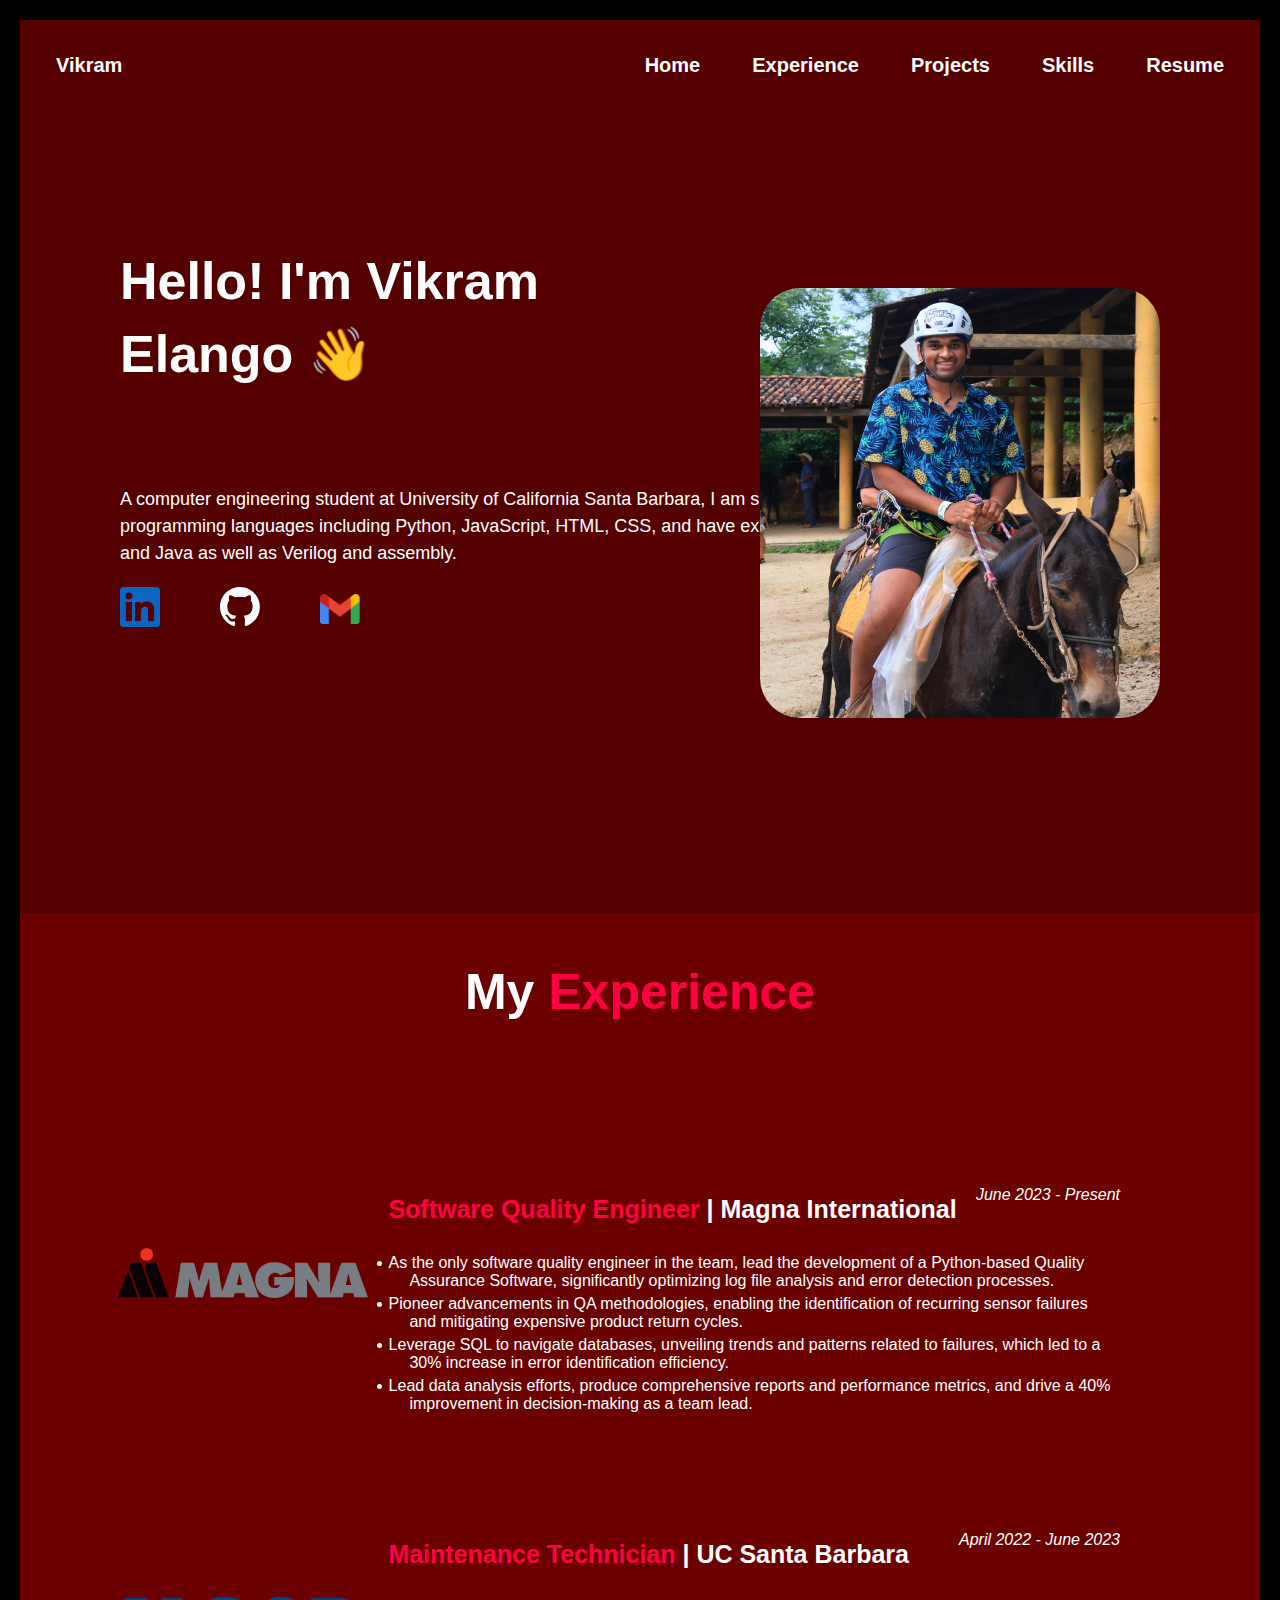
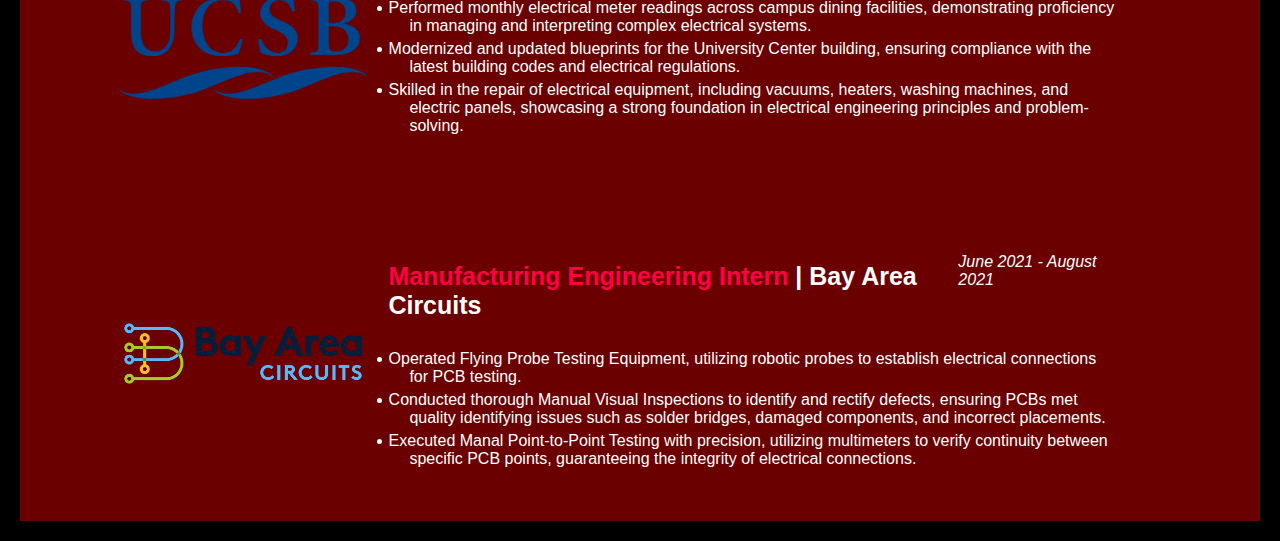
==== index.html @ ca21ba65 "updated html" ====
<!DOCTYPE html>
<html>
<head>

  <meta name="viewport" content="width=device-width, initial-scale=1.0">    
        <title>Vikram Elango</title>
        <link rel="shortcut icon" href="images/vikramfavicon.png">




        <link rel="stylesheet" href='styles.css'>
    
    
</head>
<body>

    <nav class="navbar">
        <a href="/" class="logo-link">Vikram</a>
        <div class="nav-links">
            <a href="/" class="nav-item" target="_blank">Home</a>
            <a href="/" class="nav-item">Experience</a> 
            <a href="/" class="nav-item" target="_blank">Projects</a>
            <a href="/" class="nav-item" target="_blank">Skills</a>
            <a href="/resume/VIKRAM_ELANGO_RESUME.pdf" class="nav-item" target="_blank">Resume</a>
        </div>
        
    </nav>


    <div id="home" class="homepage">

        
        <div class="body">
            <div class="body-center">
                <div class="introduction">
                    <div>
                        <p class="name">Hello! I'm Vikram Elango 👋</p>
                    </div>
                    <div class="position" id="animatedText"></div>
                    <div class="Intro">A computer engineering student at University of California Santa Barbara, I am skilled in various programming languages including Python, JavaScript, HTML, CSS, and have exposure to C++/C and Java as well as Verilog and assembly.</div>
                    <div class="icons">
                        <div >
                            <a href="https://www.linkedin.com/in/vikram-elango/" target="_blank"><img class="linkedin" src="logos/In-Blue-128.png" ></a>
                        </div>
                        <div > 
                            <a href="https://github.com/vikram-elango" target="_blank"><img class="github" src="logos/github-mark-white.svg"></a>

                        </div>
                        <div >
                            <a href="https://app.forta.network/alerts" target="_blank"><img class="email" src="logos/Gmail_Logo_128px.png"></a>
                        </div>

                    </div>
                </div>
                <div >
                    <img class="picture" src="images/vik.jpeg">
        
            </div>
            </div>





        </div>
    </div>

    <div id='second' class="journey">
      <div class="body">
        <div class="body-center-2">
          <div class="second-title">My <span class="red-text">Experience</span></div>
          <div class="container">
          <div class="left-container">
          <div class="item-2">
            <img class="exp-logo" src="logos/logos/MGA_BIG.png">
       
            </div>
            <div class="item-2">
              <img id="ucsblogo" class="exp-logo" src="logos/logos/ucsblogoo.png">

             
            </div>
          <div class="item-2">
            <img class="exp-logo" src="logos/logos/BAC-FullPrimary-FullColor.png">


            </div>

          </div>
          <div class="right-container">
            <div class="item item-1">
                <div class="title-date">
                  
                <p class="experience-title"> <span class="red-text">Software Quality Engineer </span>| Magna International</p>
                <p class="experience-date"><span></span> June 2023 - Present</p>
                </div>
                
                <li>As the only software quality engineer in the team, lead the development of a Python-based Quality Assurance Software, significantly optimizing log file analysis and error detection processes.</li>
                <li>Pioneer advancements in QA methodologies, enabling the identification of recurring sensor failures and mitigating expensive product return cycles.</li>
                <li>Leverage SQL to navigate databases, unveiling trends and patterns related to failures, which led to a 30% increase in error identification efficiency.</li>
                <li>Lead data analysis efforts, produce comprehensive reports and performance metrics, and drive a 40% improvement in decision-making as a team lead.</li>          
              </div>
              <div class="item item-1">
                <div class="title-date">
                  
                  <p class="experience-title"> <span class="red-text">Maintenance Technician </span>| UC Santa Barbara</p>
                  <p class="experience-date"> April 2022 - June 2023</p>
                  </div>
                <li>Performed monthly electrical meter readings across campus dining facilities, demonstrating proficiency in managing and interpreting complex electrical systems.</li>
                <li>Modernized and updated blueprints for the University Center building, ensuring compliance with the latest building codes and electrical regulations.
                </li>
                <li>Skilled in the repair of electrical equipment, including vacuums, heaters, washing machines, and electric panels, showcasing a strong foundation in electrical engineering principles and problem-solving.
                </li>
              </div>
            <div class="item item-1">
              <div class="title-date">
                  
                <p class="experience-title"><span class="red-text">Manufacturing Engineering Intern </span>| Bay Area Circuits</p>
                <p class="experience-date"> June 2021 - August 2021</p>
                </div>
                <li>Operated Flying Probe Testing Equipment, utilizing robotic probes to establish electrical connections for PCB testing.</li>
                <li>Conducted thorough Manual Visual Inspections to identify and rectify defects, ensuring PCBs met quality identifying issues such as solder bridges, damaged components, and incorrect placements.</li>
                <li>Executed Manal Point-to-Point Testing with precision, utilizing multimeters to verify continuity between specific PCB points, guaranteeing the integrity of electrical connections.</li>
              </div>
  
            </div>
        
        </div>
        </div>




      </div>
    </div>


    </div>


    <script>
        const phrases = [
          'Software Engineer at Magna International',
          'Computer Engineering Student at UC Santa Barbara'
        ];
        const typingDelay = 50;
        const erasingDelay = 50;
        const newPhraseDelay = 1500; 
        let phraseIndex = 0;
        let letterIndex = 0;
        let currentPhrase = [];
        let isErasing = false;
      
        function typePhrase() {
          const animatedText = document.getElementById('animatedText');
          if (isErasing) {
            if (letterIndex > 0) {
              currentPhrase.pop();
              letterIndex--;
              animatedText.textContent = currentPhrase.join('');
              setTimeout(typePhrase, erasingDelay);
            } else {
              isErasing = false;
              phraseIndex = (phraseIndex + 1) % phrases.length;
              setTimeout(typePhrase, typingDelay);
            }
          } else {
            if (letterIndex < phrases[phraseIndex].length) {
              currentPhrase.push(phrases[phraseIndex][letterIndex]);
              letterIndex++;
              animatedText.textContent = currentPhrase.join('');
              setTimeout(typePhrase, typingDelay);
            } else {
              isErasing = true;
              setTimeout(typePhrase, newPhraseDelay);
            }
          }
        }
      
        window.onload = () => {
          setTimeout(typePhrase, newPhraseDelay);
        };
      </script>
      
    
</body>
</html>
---- styles.css ----
body {
    font-family: 'Arial', sans-serif;
    background: #000; 
    color: #fff; 
    margin: 0;
    padding: 20px;
    text-align: center; 
}

.navbar {
    background: #540000; 
    color: #fff; 
    display: flex;
    align-items: center;
    justify-content: space-between;
    padding: 10px 20px; 
}

.logo-link {
    display: inline-block; 
}

.logo-img {
    height: 30px;
}

.nav-links {
    align-items: center;
    gap: 20px; 
    display: flex;
    justify-content: space-around;
    padding: 10px 0;
}

.nav-item {
    font-size: 20px; 
    font-weight: bold; 
    color: white; 
    text-decoration: none;
    padding: 5px 10px;
}


.nav-item:hover {

    border-radius: 5px; 
    color: #ff0043;
    
}

.logo-link{
    font-size: 20px;
    font-weight: bold; 
    color: white; 
    text-decoration: none; 
    padding: 5px 10px;

}

@media (max-width: 768px) {
    body {
        font-size: 14px; 
    }
  
    .navbar {
        padding: 5px 10px; 
    }
  
  }
  
  
  .button-hover{
    color: hsla(252.15686274509804, 100.00%, 70.00%, 1.00);
    transition: all 0.3s ease;
  
  }
  
  .button-hover:hover{
    color:white;
    transition: all 0.3s ease;
  
  }
  
  
  
  
  .navbar a {
    display: inline-block;
    text-align: center;
    padding: 14px 16px;
    text-decoration: none;
    font-size: 20px;
  
    transition: background-color 0.5s, backdrop-filter 0.5s; 
  }
  
  .homepage {
    background: #540000;
    margin-top: -18px;
  }
  
  .download {
    background-color: hsla(252.15686274509804, 100.00%, 70.00%, 1.00);
    color: black;
    border: none;
    border-radius: 10px;
    padding: 8px;
    transition: background-color 0.3s, color 0.3s; 
    color: white;
  
  }
  
  .download:hover {
    background-color: white;
    color: black;
  }
  
  .picture {
    height: 430px;
    display: block;
    border-radius: 40px;
  }
  .body {
    display: flex;
    flex-direction: column;
  }
  
  .image {
    min-width: 0;
    height: 80vh;
    padding-top: 100px;
  }
  
  .name {
    font-size: 52px;
    font-style: normal;
    font-weight: 700;
    line-height: 1.4;
    text-align: left;
    color: white;
    margin-left: 100px;
    margin-bottom: 5px;
  }
  .position{
    font-size: 35px;
    font-weight: bold;
    text-align: left;
    width: 1000px;
    color:#ff0043;
    line-height: 1.4;
    margin-bottom: 40px;
    margin-left: 100px;
    margin-top: 0;
  
  }
  
  .Intro {
    padding-right: 100px;
    line-height: 1.5;
    text-align: left;
    font-size: 18px;
    margin-left: 100px;
    width: 800px;
  
  
  }
  .body-center{
    display: flex;
    flex-direction: row;
    align-items: center;
    
  }
  .picture{
    flex-shrink: 0;
    margin-left: 200px;
    width: 400px;
    margin-right: 100px;
  }
  .introduction {
    flex: 1;
    min-width: 0;
    height: 80vh;
    color: white;
    padding-top: 100px;
    line-height: 100px;
  
  }
  
  
  
  
  
  .github{
    width: 40px;
    padding-top: 20px;
    margin-left: 60px;
    margin-right: 60px;
    
  }
  .email{
    width: 40px;
  }
  
  .linkedin{
    width: 40px;
    padding-top: 20px;
  
  }
  
  .icons{
    display: flex;
    flex-direction: row;
    align-items: center;
    justify-content: left;
    padding-left: 100px;
  
  }


  #animatedText {
    height: 50px; 
    display: flex;
    align-items: left; 
    justify-content: left;
}
/* end of first page */
/* second page  */
li {
  text-indent: -1.3em;
  padding-left: 1em;
  margin: 5px;
}
.body-center-2{
  background-color: #6A0000;
}

.second-title{
  margin: 50px;
  font-size: 50px;
  font-weight: bold;
}

.container{
  width: 80%;
  height: 1000px;
  margin: 0 auto;
  border-color: white;
  display: flex;
  margin-top: 100px;
}
.item {
  width: auto;

  height: auto;

  padding: 1em;
  font-weight: 100;
  color: var(--clr-light);
  text-align: left;
  border-color: #ff0043;
  border-radius: 10px;
  align-items: center;
  justify-content: center;
}

.item-2{

  height: auto;

  padding: 1em;
  font-weight: 100;
  color: var(--clr-light);
  text-align: left;
  align-items: center;
  justify-content: center;
}



.right-container{
  display: flex;
  flex-direction: column;
  width: 80%;
  height: 100%;
  align-items: center;
  justify-content: space-around;
}

.left-container{
  display: flex;
  flex-direction: column;
  width: 20%;
  height: 100%;
  align-items: center;
  justify-content: space-around;
  margin-right: 30px;
}

.title-date{
  display: flex;
  flex-direction: row;
  justify-content: space-between;
}

.experience-title{
  font-size: 25px;
  font-weight: bold;

}

.experience-date{
  font-style: italic;
}

.red-text{
  color: #ff0043;
}


.exp-logo{
  width: 250px;
  height: auto;
}

#ucsblogo {
  position: relative; 
  top: 40px; 
}

@media (max-width: 768px) {
  body {
      font-size: 14px;
  }
  .navbar {
      padding: 5px 10px;
  }
  
}

@media only screen and (max-width: 600px) {
  .navbar .nav-links {
      flex-direction: column;
      padding: 0;
  }

  .nav-item {
      font-size: 16px;
      padding: 8px;
  }

  .name, .position, .Intro {
      font-size: 16px;
      margin-left: 10px;
      margin-right: 10px;
  }

  .body-center {
      flex-direction: column;
  }

  .picture {
      width: 90%;
      margin: 0 auto;
  }

  .container {
      flex-direction: column;
      width: 100%;
  }

  .left-container, .right-container {
      width: 100%;
  }

  .exp-logo {
      width: 80%;
      margin: 0 auto;
  }

  .item, .item-1, .item-2 {
      text-align: center;
  }
}
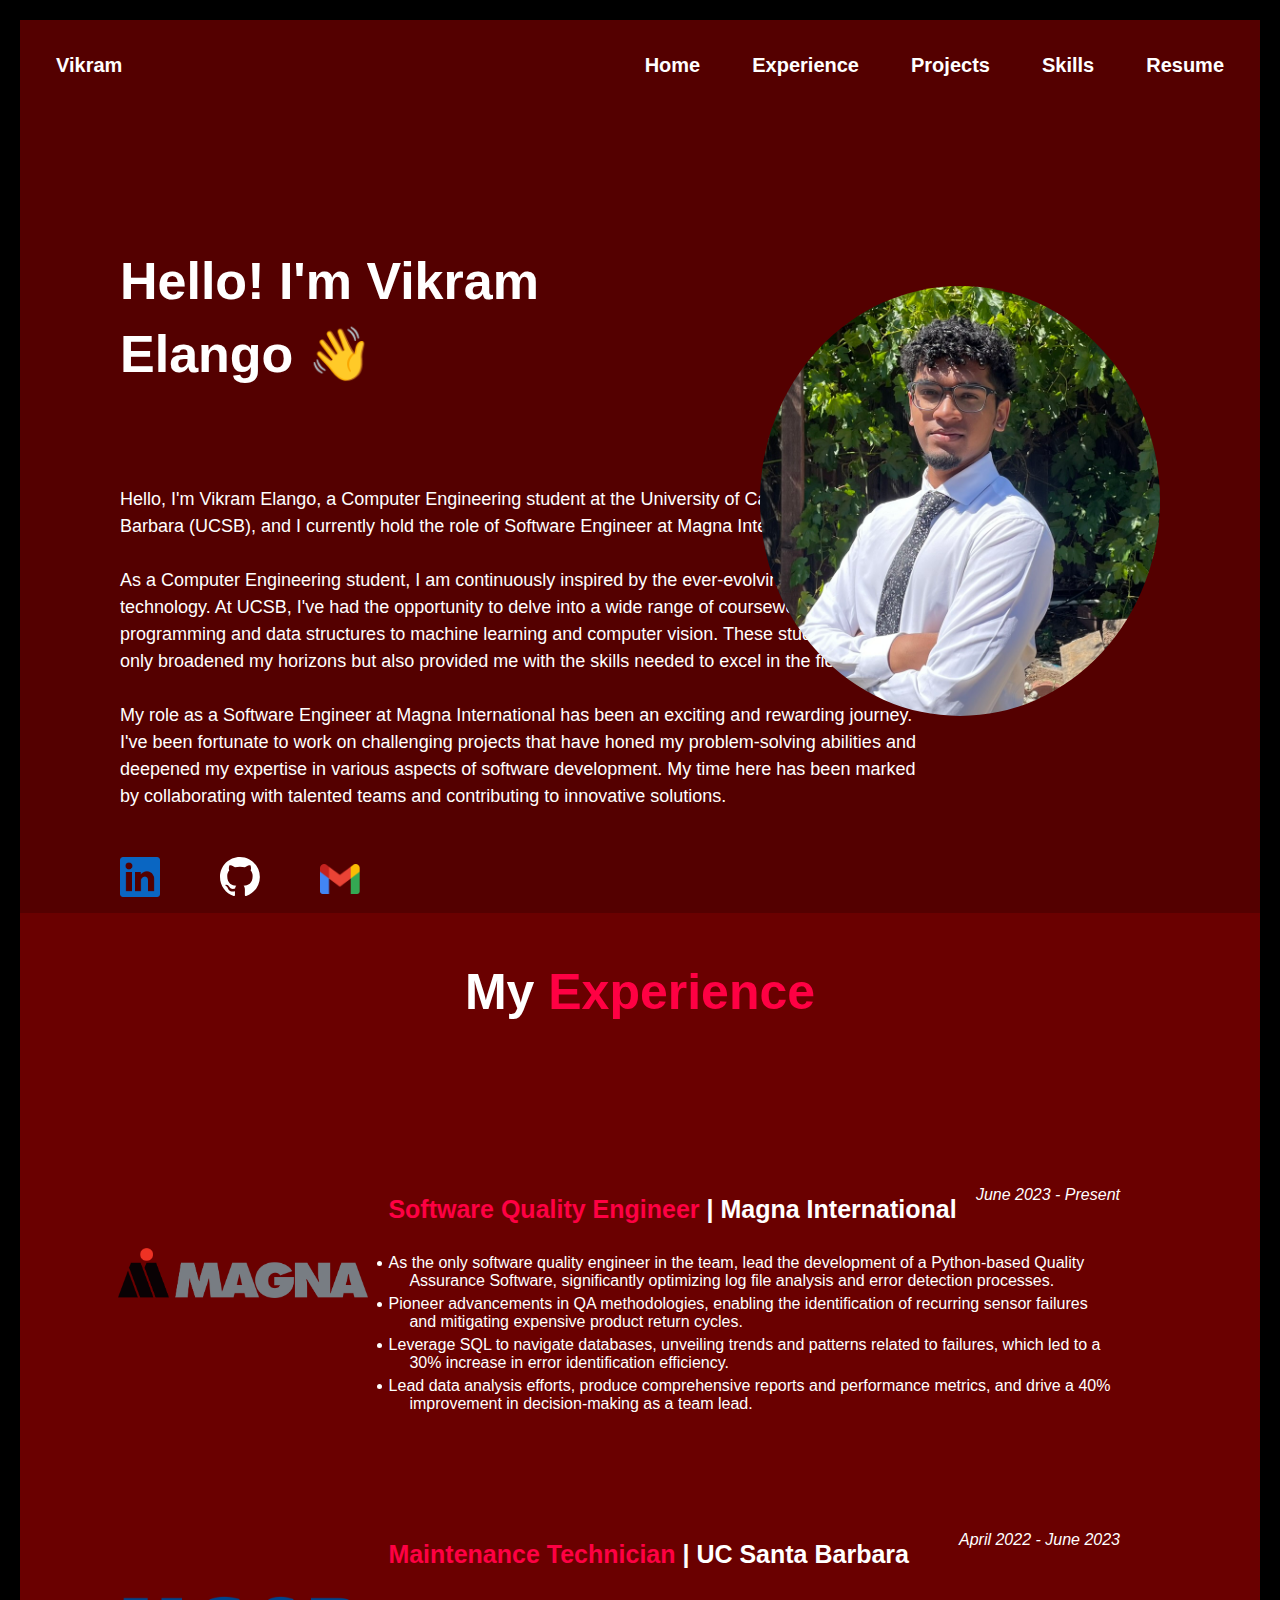
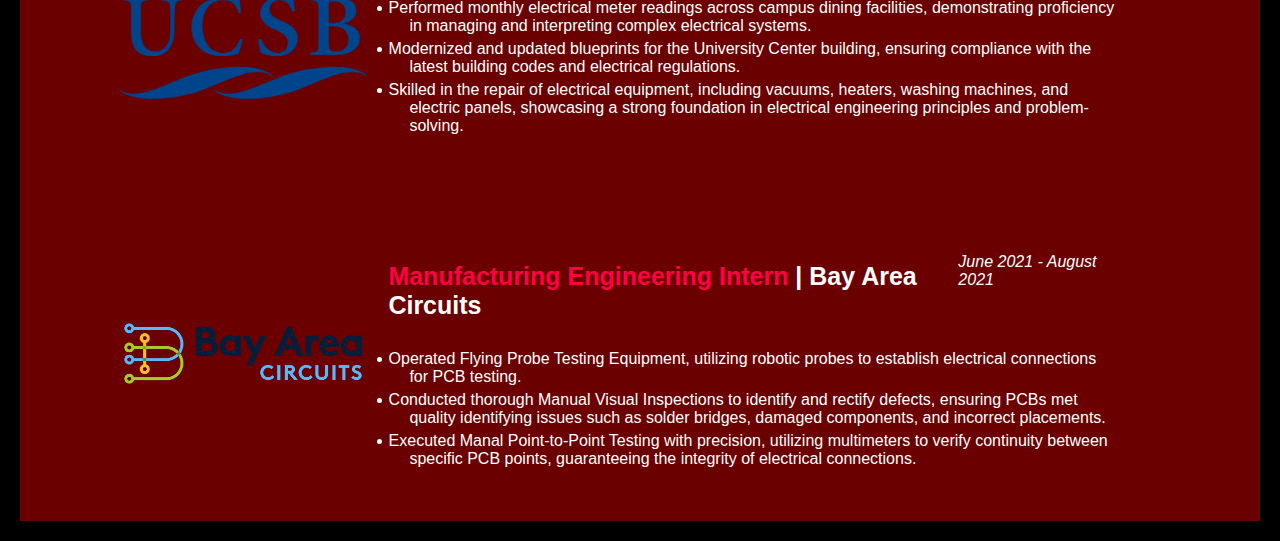
==== commit f639aa77: "minor updates" ====
--- a/index.html
+++ b/index.html
@@ -18,10 +18,10 @@
     <nav class="navbar">
         <a href="/" class="logo-link">Vikram</a>
         <div class="nav-links">
-            <a href="/" class="nav-item" target="_blank">Home</a>
-            <a href="/" class="nav-item">Experience</a> 
-            <a href="/" class="nav-item" target="_blank">Projects</a>
-            <a href="/" class="nav-item" target="_blank">Skills</a>
+            <a href="/Personal-Website" class="nav-item">Home</a>
+            <a href="/Personal-Website" class="nav-item">Experience</a> 
+            <a href="/Personal-Website" class="nav-item">Projects</a>
+            <a href="/Personal-Website" class="nav-item">Skills</a>
             <a href="/resume/VIKRAM_ELANGO_RESUME.pdf" class="nav-item" target="_blank">Resume</a>
         </div>
         
@@ -38,7 +38,22 @@
                         <p class="name">Hello! I'm Vikram Elango 👋</p>
                     </div>
                     <div class="position" id="animatedText"></div>
-                    <div class="Intro">A computer engineering student at University of California Santa Barbara, I am skilled in various programming languages including Python, JavaScript, HTML, CSS, and have exposure to C++/C and Java as well as Verilog and assembly.</div>
+                    <div class="Intro">
+                      <div>Hello, I'm Vikram Elango, a Computer Engineering student at the University of California, Santa Barbara (UCSB), and I currently hold the role of Software Engineer at Magna International. </div>
+                      <br>
+                      <div>
+                      
+                      As a Computer Engineering student, I am continuously inspired by the ever-evolving world of technology. At UCSB, I've had the opportunity to delve into a wide range of coursework, from Java programming and data structures to machine learning and computer vision. These studies have not only broadened my horizons but also provided me with the skills needed to excel in the field.
+                    </div>
+                    <br>
+                    <div>
+                      My role as a Software Engineer at Magna International has been an exciting and rewarding journey. I've been fortunate to work on challenging projects that have honed my problem-solving abilities and deepened my expertise in various aspects of software development. My time here has been marked by collaborating with talented teams and contributing to innovative solutions.
+
+                    </div>
+                    <br>
+                      
+                      
+                 </div>
                     <div class="icons">
                         <div >
                             <a href="https://www.linkedin.com/in/vikram-elango/" target="_blank"><img class="linkedin" src="logos/In-Blue-128.png" ></a>
--- a/styles.css
+++ b/styles.css
@@ -117,8 +117,9 @@
   
   .picture {
     height: 430px;
-    display: block;
-    border-radius: 40px;
+    height: 430px; /* Make sure the height is equal to the width for a circle */
+    border-radius: 50%; /* This makes the image circular */
+    object-fit: cover;
   }
   .body {
     display: flex;
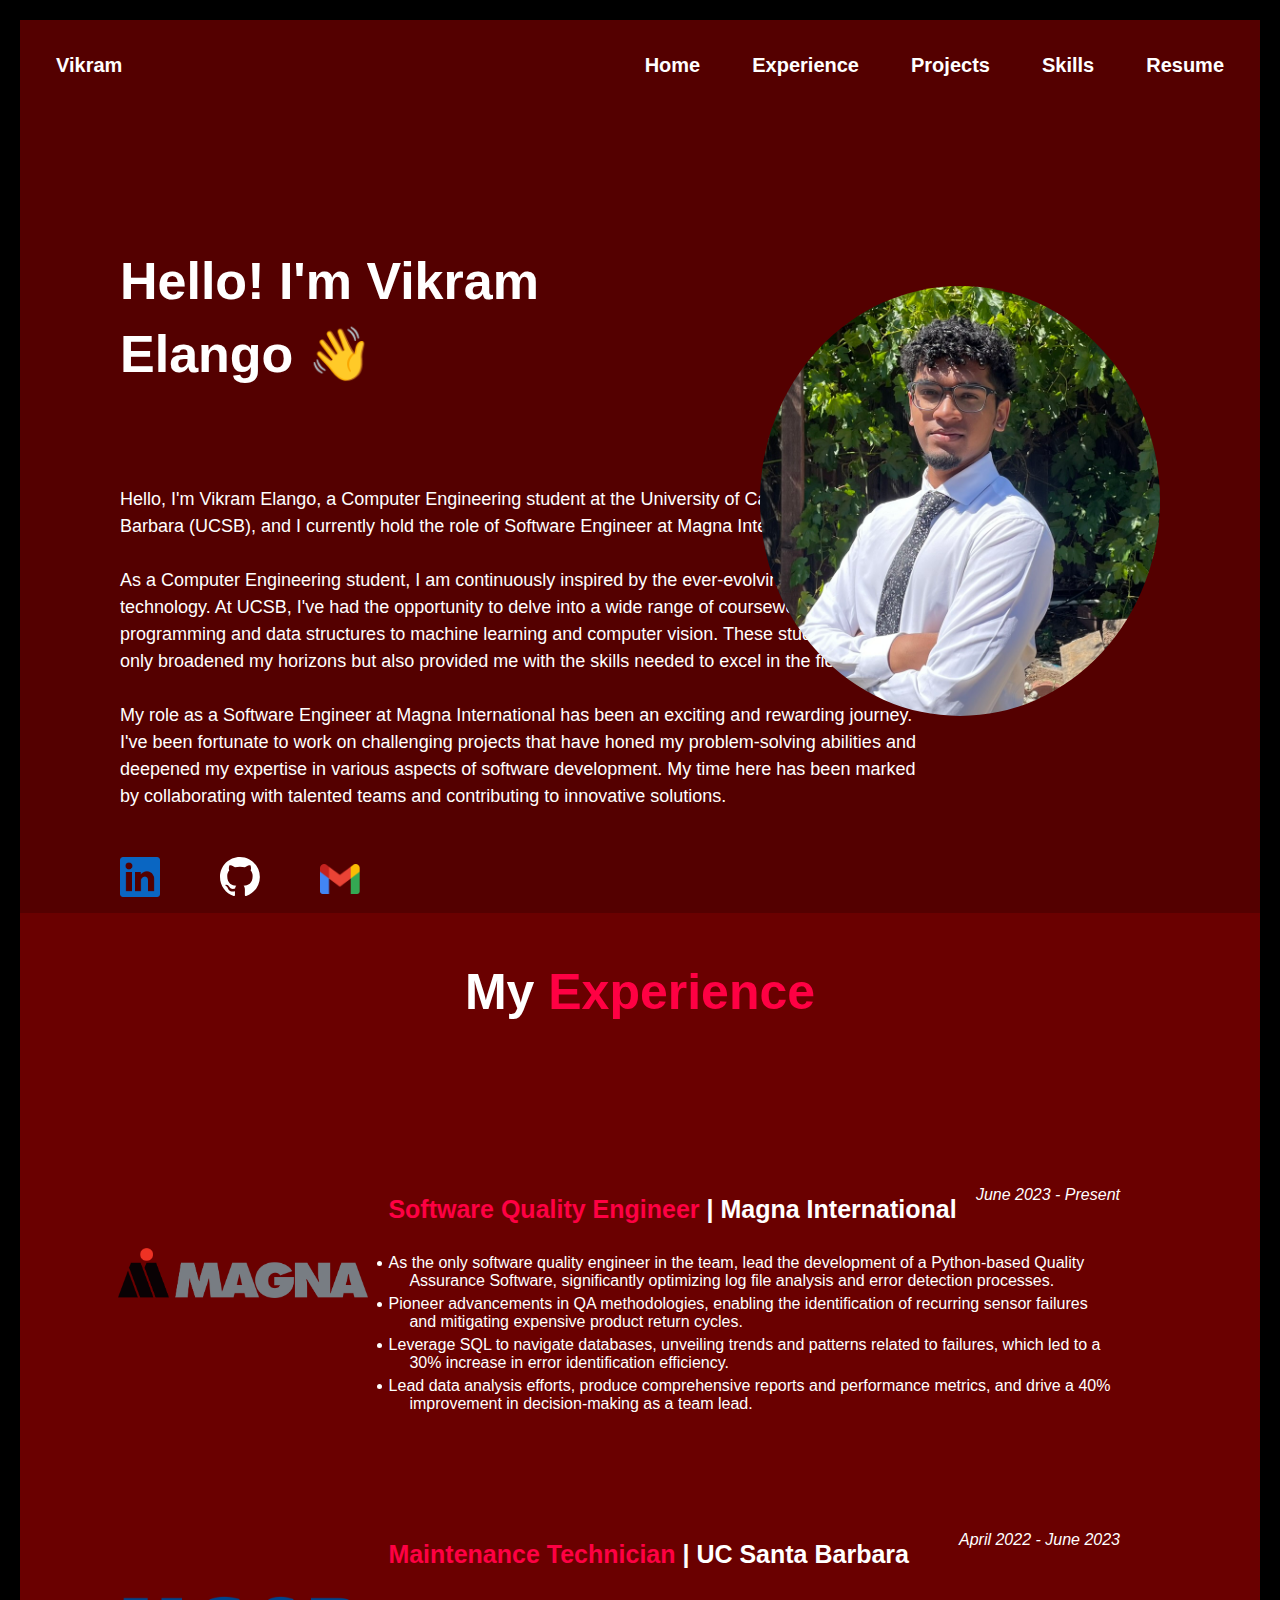
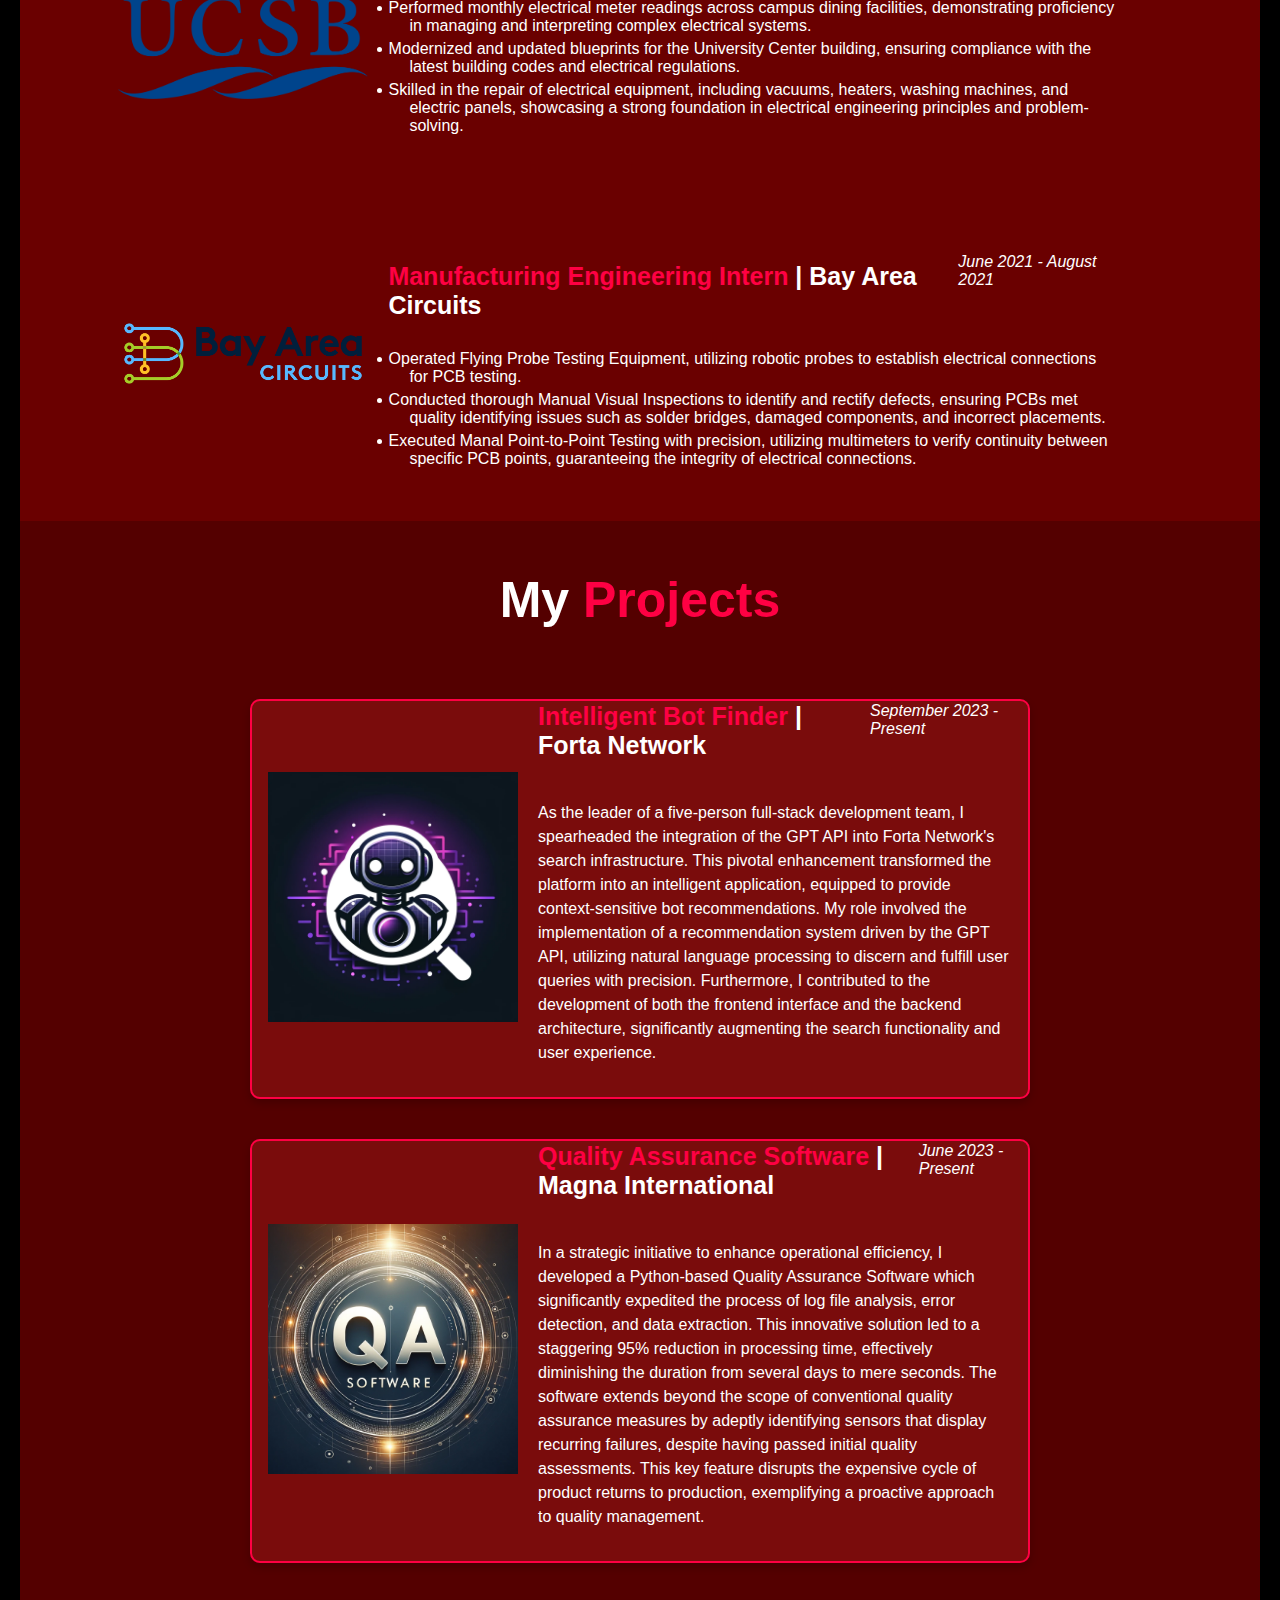
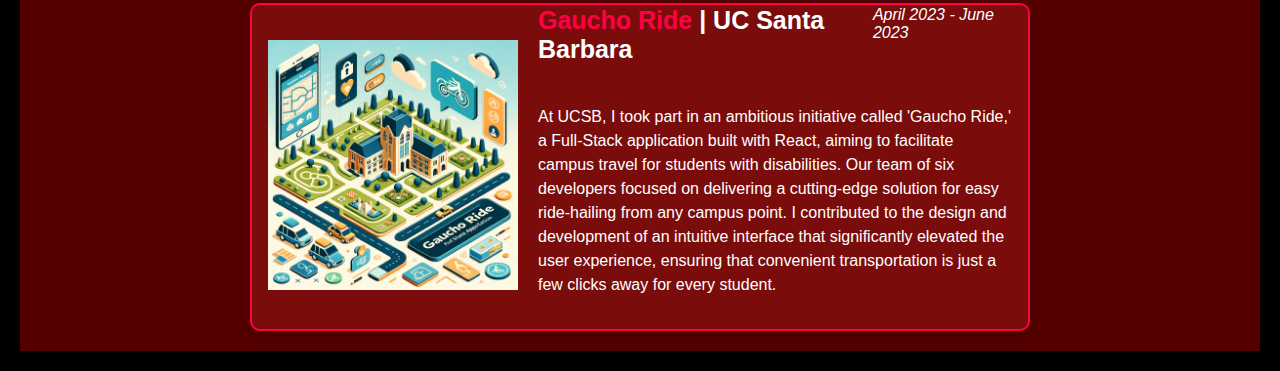
==== commit a81905da: "added projects section" ====
--- a/index.html
+++ b/index.html
@@ -9,7 +9,7 @@
 
 
 
-        <link rel="stylesheet" href='styles.css'>
+        <link rel="stylesheet" href='style.css'>
     
     
 </head>
@@ -143,11 +143,73 @@
         
         </div>
         </div>
-
-
-
-
       </div>
+    </div>
+
+    <div class="projects">
+      <div class="body">
+        <div class="body-center-3">
+      <div class="second-title">My <span class="red-text">Projects</span></div>
+
+      <div class="project-container">
+
+        <div class="project-item">
+          <div class="project-image">
+            <img class="fortaimg" src="images/botweiser.png">
+          </div>
+
+            <div class="project-info">
+            <div class="title-date">
+            
+            <p class="experience-title projects"> <span class="red-text"> Intelligent Bot Finder </span>| Forta Network</p>
+            <p class="experience-date projects"><span></span> September 2023 - Present</p>
+            </div>
+            <p class="project-description">
+              As the leader of a five-person full-stack development team, I spearheaded the integration of the GPT API into Forta Network's search infrastructure. This pivotal enhancement transformed the platform into an intelligent application, equipped to provide context-sensitive bot recommendations. My role involved the implementation of a recommendation system driven by the GPT API, utilizing natural language processing to discern and fulfill user queries with precision. Furthermore, I contributed to the development of both the frontend interface and the backend architecture, significantly augmenting the search functionality and user experience.
+            </p>
+        
+          </div>
+        </div>
+        <div class="project-item">
+          <div class="project-image">
+            <img class="fortaimg" src="images/qa.png">
+          </div>
+
+            <div class="project-info">
+            <div class="title-date">
+            
+            <p class="experience-title projects" id="qa-title"> <span class="red-text">Quality Assurance Software </span>| Magna International</p>
+            <p class="experience-date projects"><span></span> June 2023 - Present</p>
+            </div>
+            <p class="project-description">
+              In a strategic initiative to enhance operational efficiency, I developed a Python-based Quality Assurance Software which significantly expedited the process of log file analysis, error detection, and data extraction. This innovative solution led to a staggering 95% reduction in processing time, effectively diminishing the duration from several days to mere seconds. The software extends beyond the scope of conventional quality assurance measures by adeptly identifying sensors that display recurring failures, despite having passed initial quality assessments. This key feature disrupts the expensive cycle of product returns to production, exemplifying a proactive approach to quality management.
+            </p>
+        
+          </div>
+        </div>
+        <div class="project-item">
+          <div class="project-image">
+            <img class="fortaimg" src="images/gauchoride.png">
+          </div>
+
+            <div class="project-info">
+            <div class="title-date">
+            
+            <p class="experience-title projects" id="project-title-gauchoride"> <span class="red-text"> Gaucho Ride </span>| UC Santa Barbara</p>
+            <p class="experience-date projects" id="project-date-gauchoride"><span></span> April 2023 - June 2023</p>
+            </div>
+            <p class="project-description">
+              At UCSB, I took part in an ambitious initiative called 'Gaucho Ride,' a Full-Stack application built with React, aiming to facilitate campus travel for students with disabilities. Our team of six developers focused on delivering a cutting-edge solution for easy ride-hailing from any campus point. I contributed to the design and development of an intuitive interface that significantly elevated the user experience, ensuring that convenient transportation is just a few clicks away for every student.
+            </p>
+        
+          </div>
+        </div>
+
+        </div>
+
+
+    </div>
+    </div>
     </div>
 
 
--- a/style.css
+++ b/style.css
@@ -0,0 +1,469 @@
+body {
+    font-family: 'Arial', sans-serif;
+    background: #000; 
+    color: #fff; 
+    margin: 0;
+    padding: 20px;
+    text-align: center; 
+}
+
+.navbar {
+    background: #540000; 
+    color: #fff; 
+    display: flex;
+    align-items: center;
+    justify-content: space-between;
+    padding: 10px 20px; 
+}
+
+.logo-link {
+    display: inline-block; 
+}
+
+.logo-img {
+    height: 30px;
+}
+
+.nav-links {
+    align-items: center;
+    gap: 20px; 
+    display: flex;
+    justify-content: space-around;
+    padding: 10px 0;
+}
+
+.nav-item {
+    font-size: 20px; 
+    font-weight: bold; 
+    color: white; 
+    text-decoration: none;
+    padding: 5px 10px;
+}
+
+
+.nav-item:hover {
+
+    border-radius: 5px; 
+    color: #ff0043;
+    
+}
+
+.logo-link{
+    font-size: 20px;
+    font-weight: bold; 
+    color: white; 
+    text-decoration: none; 
+    padding: 5px 10px;
+
+}
+
+@media (max-width: 768px) {
+    body {
+        font-size: 14px; 
+    }
+  
+    .navbar {
+        padding: 5px 10px; 
+    }
+  
+  }
+  
+  
+  .button-hover{
+    color: hsla(252.15686274509804, 100.00%, 70.00%, 1.00);
+    transition: all 0.3s ease;
+  
+  }
+  
+  .button-hover:hover{
+    color:white;
+    transition: all 0.3s ease;
+  
+  }
+  
+  
+  
+  
+  .navbar a {
+    display: inline-block;
+    text-align: center;
+    padding: 14px 16px;
+    text-decoration: none;
+    font-size: 20px;
+  
+    transition: background-color 0.5s, backdrop-filter 0.5s; 
+  }
+  
+  .homepage {
+    background: #540000;
+    margin-top: -18px;
+  }
+  
+  .download {
+    background-color: hsla(252.15686274509804, 100.00%, 70.00%, 1.00);
+    color: black;
+    border: none;
+    border-radius: 10px;
+    padding: 8px;
+    transition: background-color 0.3s, color 0.3s; 
+    color: white;
+  
+  }
+  
+  .download:hover {
+    background-color: white;
+    color: black;
+  }
+  
+  .picture {
+    height: 430px;
+    height: 430px; /* Make sure the height is equal to the width for a circle */
+    border-radius: 50%; /* This makes the image circular */
+    object-fit: cover;
+  }
+  .body {
+    display: flex;
+    flex-direction: column;
+  }
+  
+  .image {
+    min-width: 0;
+    height: 80vh;
+    padding-top: 100px;
+  }
+  
+  .name {
+    font-size: 52px;
+    font-style: normal;
+    font-weight: 700;
+    line-height: 1.4;
+    text-align: left;
+    color: white;
+    margin-left: 100px;
+    margin-bottom: 5px;
+  }
+  .position{
+    font-size: 35px;
+    font-weight: bold;
+    text-align: left;
+    width: 1000px;
+    color:#ff0043;
+    line-height: 1.4;
+    margin-bottom: 40px;
+    margin-left: 100px;
+    margin-top: 0;
+  
+  }
+  
+  .Intro {
+    padding-right: 100px;
+    line-height: 1.5;
+    text-align: left;
+    font-size: 18px;
+    margin-left: 100px;
+    width: 800px;
+  
+  
+  }
+  .body-center{
+    display: flex;
+    flex-direction: row;
+    align-items: center;
+    
+  }
+  .picture{
+    flex-shrink: 0;
+    margin-left: 200px;
+    width: 400px;
+    margin-right: 100px;
+  }
+  .introduction {
+    flex: 1;
+    min-width: 0;
+    height: 80vh;
+    color: white;
+    padding-top: 100px;
+    line-height: 100px;
+  
+  }
+  
+  
+  
+  
+  
+  .github{
+    width: 40px;
+    padding-top: 20px;
+    margin-left: 60px;
+    margin-right: 60px;
+    
+  }
+  .email{
+    width: 40px;
+  }
+  
+  .linkedin{
+    width: 40px;
+    padding-top: 20px;
+  
+  }
+  
+  .icons{
+    display: flex;
+    flex-direction: row;
+    align-items: center;
+    justify-content: left;
+    padding-left: 100px;
+  
+  }
+
+
+  #animatedText {
+    height: 50px; 
+    display: flex;
+    align-items: left; 
+    justify-content: left;
+}
+/* end of first page */
+/* second page  */
+li {
+  text-indent: -1.3em;
+  padding-left: 1em;
+  margin: 5px;
+}
+.body-center-2{
+  background-color: #6A0000;
+}
+
+.second-title{
+  margin: 50px;
+  font-size: 50px;
+  font-weight: bold;
+}
+
+.container{
+  width: 80%;
+  height: 1000px;
+  margin: 0 auto;
+  border-color: white;
+  display: flex;
+  margin-top: 100px;
+}
+.item {
+  width: auto;
+
+  height: auto;
+
+  padding: 1em;
+  font-weight: 100;
+  color: var(--clr-light);
+  text-align: left;
+  border-color: #ff0043;
+  border-radius: 10px;
+  align-items: center;
+  justify-content: center;
+}
+
+.item-2{
+
+  height: auto;
+
+  padding: 1em;
+  font-weight: 100;
+  color: var(--clr-light);
+  text-align: left;
+  align-items: center;
+  justify-content: center;
+}
+
+
+
+.right-container{
+  display: flex;
+  flex-direction: column;
+  width: 80%;
+  height: 100%;
+  align-items: center;
+  justify-content: space-around;
+}
+
+.left-container{
+  display: flex;
+  flex-direction: column;
+  width: 20%;
+  height: 100%;
+  align-items: center;
+  justify-content: space-around;
+  margin-right: 30px;
+}
+
+.title-date{
+  display: flex;
+  flex-direction: row;
+  justify-content: space-between;
+}
+
+.experience-title{
+  font-size: 25px;
+  font-weight: bold;
+
+}
+
+.experience-date{
+  font-style: italic;
+}
+
+.red-text{
+  color: #ff0043;
+}
+
+
+.exp-logo{
+  width: 250px;
+  height: auto;
+}
+
+#ucsblogo {
+  position: relative; 
+  top: 40px; 
+}
+
+@media (max-width: 768px) {
+  body {
+      font-size: 14px;
+  }
+  .navbar {
+      padding: 5px 10px;
+  }
+  
+}
+
+@media only screen and (max-width: 600px) {
+  .navbar .nav-links {
+      flex-direction: column;
+      padding: 0;
+  }
+
+  .nav-item {
+      font-size: 16px;
+      padding: 8px;
+  }
+
+  .name, .position, .Intro {
+      font-size: 16px;
+      margin-left: 10px;
+      margin-right: 10px;
+  }
+
+  .body-center {
+      flex-direction: column;
+  }
+
+  .picture {
+      width: 90%;
+      margin: 0 auto;
+  }
+
+  .container {
+      flex-direction: column;
+      width: 100%;
+  }
+
+  .left-container, .right-container {
+      width: 100%;
+  }
+
+  .exp-logo {
+      width: 80%;
+      margin: 0 auto;
+  }
+
+  .item, .item-1, .item-2 {
+      text-align: center;
+  }
+
+  .icons {
+      flex-direction: row;
+      justify-content: center;
+      padding-left: 0;
+      padding-top: 10px; 
+  }
+
+  .github, .email, .linkedin {
+      padding-top: 0; 
+      margin: 0 10px; 
+  }
+}
+
+/* end of second page */
+
+/* start of third page  */
+
+
+.project-container {
+  display: flex;
+  flex-direction: column;
+  align-items: center;
+  justify-content: center;
+  width: 100%; /* Ensure the container spans the full width */
+}
+.project-item {
+  width: 60%;
+  height: auto;
+  padding: 1em;
+  font-weight: 100;
+  color: var(--clr-light);
+  text-align: left;
+  border: 2px solid #ff0043; /* Your red accent color */
+  background-color: #7A0C0C; /* A darker shade of red for the item background */
+  border-radius: 10px;
+  align-items: center;
+  justify-content: center;
+  display: flex;
+  flex-direction: row;
+  margin: 20px;
+  box-shadow: 0 4px 8px rgba(0, 0, 0, 0.2); /* Subtle shadow for depth */
+}
+
+/* Optionally, if you want to add a hover effect to make the shadow more pronounced: */
+.project-item:hover {
+  box-shadow: 0 6px 12px rgba(0, 0, 0, 0.3); /* Larger shadow for hover effect */
+}
+
+
+
+.fortaimg{
+  height: 250px;
+  width: 250px;
+}
+
+.experience-title.projects{
+  margin-top: -15px;
+  padding-left: 20px;
+}
+
+.experience-date.projects{
+  margin-top: -15px;
+
+
+}
+
+.project-description{
+  padding-left: 20px;
+  line-height: 1.5;
+}
+
+/* #project-title-gauchoride{
+  margin-top: -66px;
+}
+
+#project-date-gauchoride{
+  margin-top: -60px;
+}
+ */
+
+
+ .body-center-3{
+   background-color: #540000;
+
+ }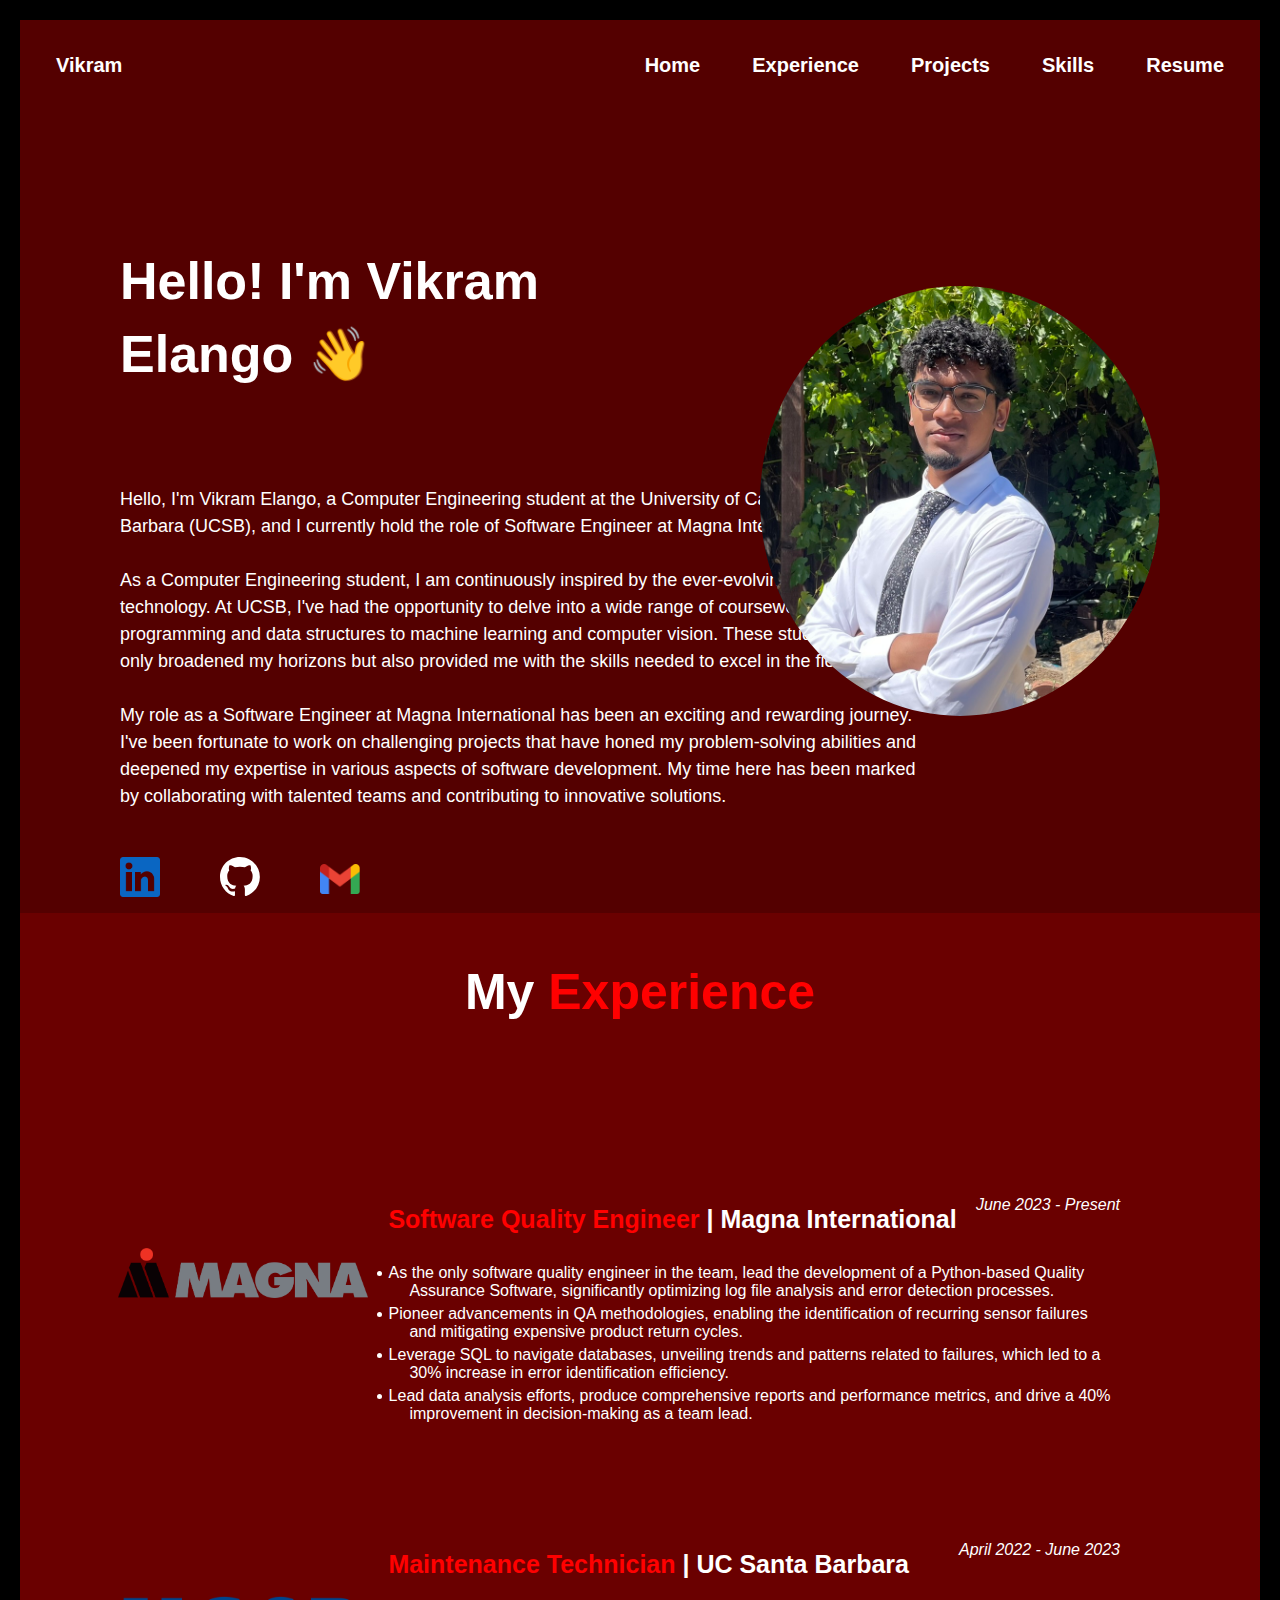
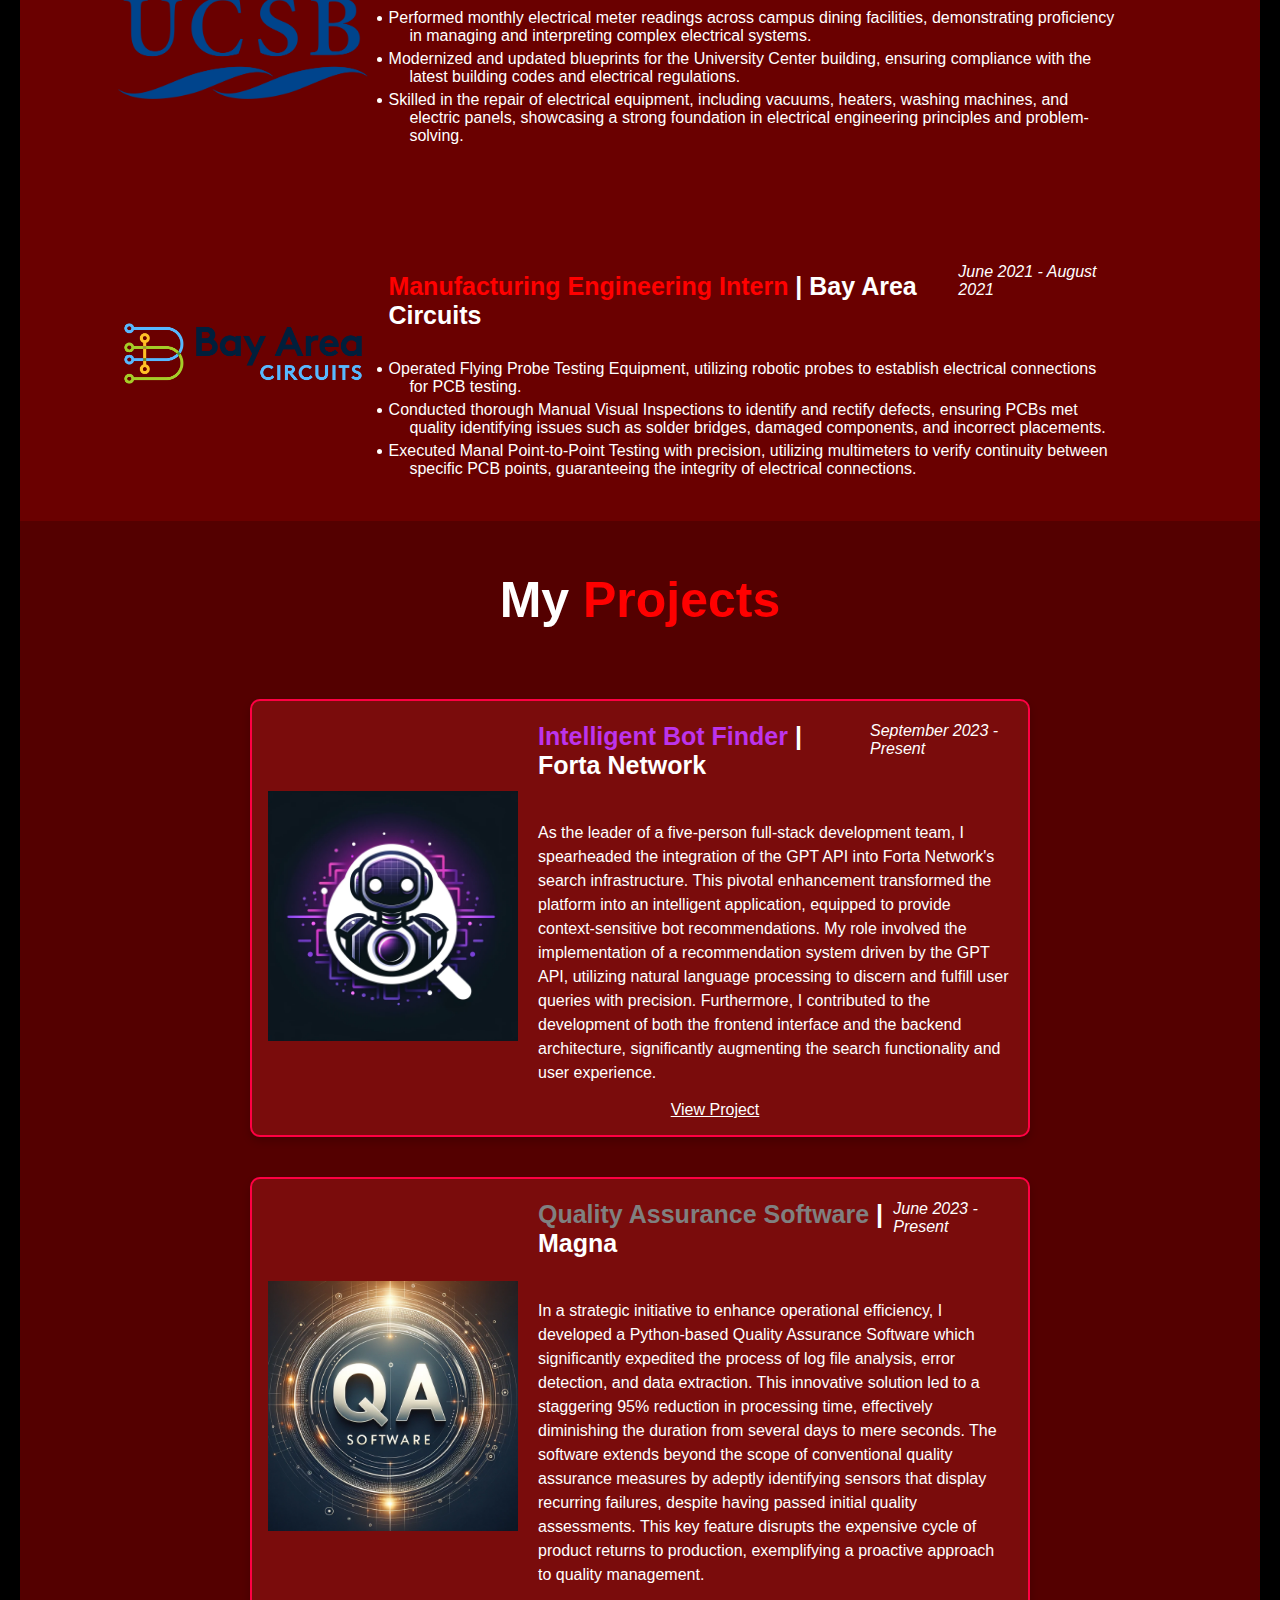
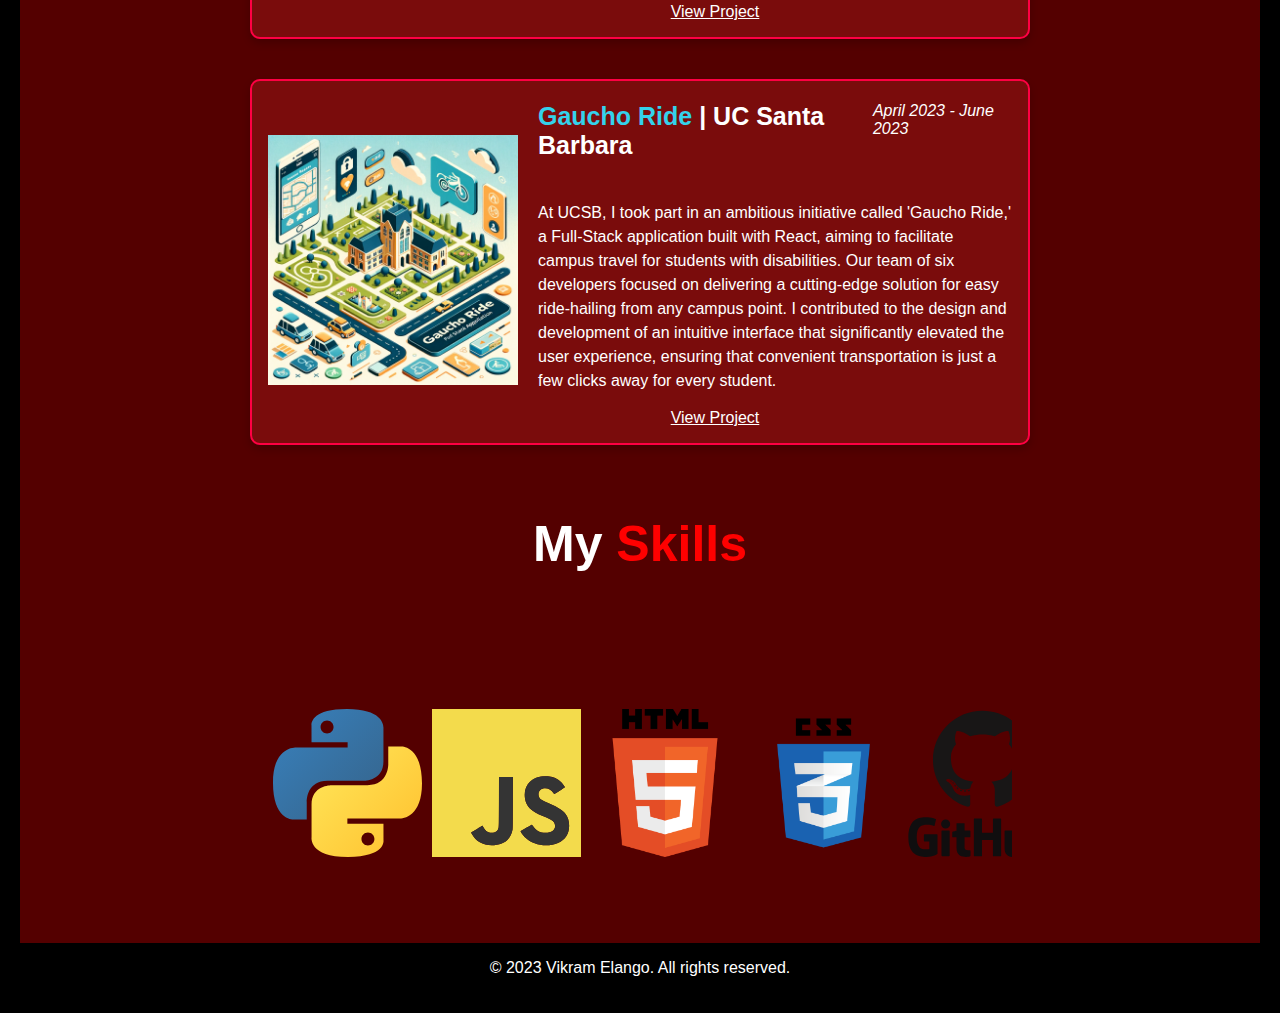
==== commit 62e1766a: "finished skills section and minor updates to other pages" ====
--- a/index.html
+++ b/index.html
@@ -14,16 +14,19 @@
     
 </head>
 <body>
+  <script src="script.js"></script>
+
 
     <nav class="navbar">
         <a href="/" class="logo-link">Vikram</a>
         <div class="nav-links">
-            <a href="/Personal-Website" class="nav-item">Home</a>
-            <a href="/Personal-Website" class="nav-item">Experience</a> 
-            <a href="/Personal-Website" class="nav-item">Projects</a>
-            <a href="/Personal-Website" class="nav-item">Skills</a>
-            <a href="/resume/VIKRAM_ELANGO_RESUME.pdf" class="nav-item" target="_blank">Resume</a>
-        </div>
+          <a href="#home" class="nav-item">Home</a>
+          <a href="#experience" class="nav-item">Experience</a> 
+          <a href="#projects" class="nav-item">Projects</a>
+          <a href="#skills" class="nav-item">Skills</a>
+          <a href="#resume" class="nav-item" target="_blank">Resume</a>
+        </div>
+        
         
     </nav>
 
@@ -81,7 +84,7 @@
         </div>
     </div>
 
-    <div id='second' class="journey">
+<div id="experience" class="journey">
       <div class="body">
         <div class="body-center-2">
           <div class="second-title">My <span class="red-text">Experience</span></div>
@@ -146,7 +149,7 @@
       </div>
     </div>
 
-    <div class="projects">
+    <div id="projects" class="projects">
       <div class="body">
         <div class="body-center-3">
       <div class="second-title">My <span class="red-text">Projects</span></div>
@@ -161,12 +164,15 @@
             <div class="project-info">
             <div class="title-date">
             
-            <p class="experience-title projects"> <span class="red-text"> Intelligent Bot Finder </span>| Forta Network</p>
+            <p class="experience-title projects"> <span class="forta-text"> Intelligent Bot Finder </span> | Forta Network</p>
             <p class="experience-date projects"><span></span> September 2023 - Present</p>
             </div>
             <p class="project-description">
               As the leader of a five-person full-stack development team, I spearheaded the integration of the GPT API into Forta Network's search infrastructure. This pivotal enhancement transformed the platform into an intelligent application, equipped to provide context-sensitive bot recommendations. My role involved the implementation of a recommendation system driven by the GPT API, utilizing natural language processing to discern and fulfill user queries with precision. Furthermore, I contributed to the development of both the frontend interface and the backend architecture, significantly augmenting the search functionality and user experience.
             </p>
+              <a href="https://github.com/FortaInfinity/FortaInfinity-BotWeiser" class="view-project-link" target="_blank">View Project</a>
+
+            
         
           </div>
         </div>
@@ -178,12 +184,14 @@
             <div class="project-info">
             <div class="title-date">
             
-            <p class="experience-title projects" id="qa-title"> <span class="red-text">Quality Assurance Software </span>| Magna International</p>
+            <p class="experience-title projects" id="qa-title"> <span class="qa-text">Quality Assurance Software </span>| Magna </p>
             <p class="experience-date projects"><span></span> June 2023 - Present</p>
             </div>
             <p class="project-description">
               In a strategic initiative to enhance operational efficiency, I developed a Python-based Quality Assurance Software which significantly expedited the process of log file analysis, error detection, and data extraction. This innovative solution led to a staggering 95% reduction in processing time, effectively diminishing the duration from several days to mere seconds. The software extends beyond the scope of conventional quality assurance measures by adeptly identifying sensors that display recurring failures, despite having passed initial quality assessments. This key feature disrupts the expensive cycle of product returns to production, exemplifying a proactive approach to quality management.
             </p>
+            <a href="https://www.magna.com/products/power-vision/adas-and-automated-driving/thermal-sensing" class="view-project-link" target="_blank">View Project</a>
+
         
           </div>
         </div>
@@ -195,23 +203,54 @@
             <div class="project-info">
             <div class="title-date">
             
-            <p class="experience-title projects" id="project-title-gauchoride"> <span class="red-text"> Gaucho Ride </span>| UC Santa Barbara</p>
+            <p class="experience-title projects" id="project-title-gauchoride"> <span class="blue-text"> Gaucho Ride </span> | UC Santa Barbara</p>
             <p class="experience-date projects" id="project-date-gauchoride"><span></span> April 2023 - June 2023</p>
             </div>
             <p class="project-description">
               At UCSB, I took part in an ambitious initiative called 'Gaucho Ride,' a Full-Stack application built with React, aiming to facilitate campus travel for students with disabilities. Our team of six developers focused on delivering a cutting-edge solution for easy ride-hailing from any campus point. I contributed to the design and development of an intuitive interface that significantly elevated the user experience, ensuring that convenient transportation is just a few clicks away for every student.
             </p>
-        
-          </div>
-        </div>
-
-        </div>
-
-
-    </div>
-    </div>
-    </div>
-
+            <a href="https://github.com/ucsb-cs156-s23/proj-gauchoride-s23-5pm-1" class="view-project-link" target="_blank">View Project</a>
+
+        
+          </div>
+        </div>
+        
+
+        </div>
+
+
+    </div>
+    </div>
+    </div>
+
+    <div id="skills" class="skills">
+      <div class="body">
+        <div class="body-center-3">
+          <div class="second-title">My <span class="red-text">Skills</span></div>
+          <div class="carousel-container">
+
+          <div class="skill-carousel">
+            <div class="carousel-track">
+              <!-- Duplicate each skill image so that the carousel can loop infinitely -->
+              <img src="skills_logo/Python.svg" alt="Python" class="skill">
+              <img src="skills_logo/JS.svg" alt="JavaScript" class="skill">
+              <img src="skills_logo/html.png" alt="HTML" class="skill">
+              <img src="skills_logo/css.png" alt="CSS" class="skill">
+              <img src="skills_logo/github.svg" alt="GitHub" class="skill">
+              <img src="skills_logo/Python.svg" alt="Python" class="skill">
+              <img src="skills_logo/JS.svg" alt="JavaScript" class="skill">
+              <img src="skills_logo/html.png" alt="HTML" class="skill">
+              <img src="skills_logo/css.png" alt="CSS" class="skill">
+              <img src="skills_logo/github.svg" alt="GitHub" class="skill">
+
+              <!-- ... -->
+              <!-- Ensure you duplicate the images so there's a seamless transition -->
+            </div>
+          </div>
+        </div>
+      </div>
+    </div>
+    </div>
 
     </div>
 
@@ -262,4 +301,10 @@
       
     
 </body>
+<footer>
+  <div class="footer-content">
+    <p>&copy; 2023 Vikram Elango. All rights reserved.</p>
+  </div>
+</footer>
+
 </html>--- a/style.css
+++ b/style.css
@@ -8,13 +8,17 @@
 }
 
 .navbar {
-    background: #540000; 
-    color: #fff; 
-    display: flex;
-    align-items: center;
-    justify-content: space-between;
-    padding: 10px 20px; 
-}
+  background: #540000; 
+  color: #fff; 
+  display: flex;
+  align-items: center;
+  justify-content: space-between;
+  padding: 10px 20px;
+  position: sticky; /* Added this line */
+  top: 0; /* Added this line */
+  z-index: 1000; /* Added this line to ensure navbar is above all other content */
+}
+
 
 .logo-link {
     display: inline-block; 
@@ -301,6 +305,7 @@
   display: flex;
   flex-direction: row;
   justify-content: space-between;
+  margin-top: 20px;
 }
 
 .experience-title{
@@ -440,6 +445,7 @@
 .experience-title.projects{
   margin-top: -15px;
   padding-left: 20px;
+  
 }
 
 .experience-date.projects{
@@ -466,4 +472,92 @@
  .body-center-3{
    background-color: #540000;
 
- }+ }
+
+
+
+ .forta-img{
+   height: 19px;
+
+ }
+
+ .forta-text{
+   color: #bd34eb;
+ }
+
+ .qa-text{
+   color: gray;
+ }
+
+ .magna-img{
+   height: 25px;
+ }
+
+ .blue-text{
+   color: #34d2eb;
+   
+ }
+
+ .ucsb-img{
+   height: 26px;
+ }
+
+.view-project-link {
+  text-decoration: underline;
+  cursor: pointer; 
+  color: inherit; 
+  margin-top: 0.5em; 
+  display: block;
+  text-align: center; 
+  margin-right: 100px;
+}
+
+.red-text {
+  color: red;
+}
+
+.carousel-container {
+  width: 60%; 
+  margin: auto; 
+  position: relative; 
+}
+.skill-carousel {
+  overflow: hidden;
+  width: 100%; /* This will now be 100% of the .carousel-container width */
+  display: flex;
+  justify-content: center; /* Center the images horizontally */
+  align-items: center; /* Center the images vertically */
+  height: 320px; /* Set the height to be slightly larger than the images to accommodate them */
+}
+
+.carousel-track {
+  display: flex;
+  position: left; /* If you want your track to be absolutely positioned within .carousel-container */
+  left: 0; /* Aligns the track to the left edge of .carousel-container */
+  animation: scroll-skills 5s linear infinite;
+}
+
+.skill {
+  flex: 0 0 auto; /* Allow each skill to size itself based on the image size */
+  max-width: 20%; /* Adjust this to change how much of the carousel each image takes up */
+  margin: 5px; /* Adds space around each image */
+}
+
+img.skill {
+  width: auto; /* Maintain the aspect ratio */
+  height: 300px; /* Set a fixed height to make all images the same size */
+  object-fit: contain; /* Ensure the images are fully visible without being cropped */
+}
+@keyframes scroll-skills {
+  0% {
+    transform: translateX(0);
+  }
+  100% {
+    transform: translateX(-100%); /* Adjusted to account for the doubled content */
+  }
+}
+
+/* CSS for smooth scrolling */
+html {
+  scroll-behavior: smooth;
+}
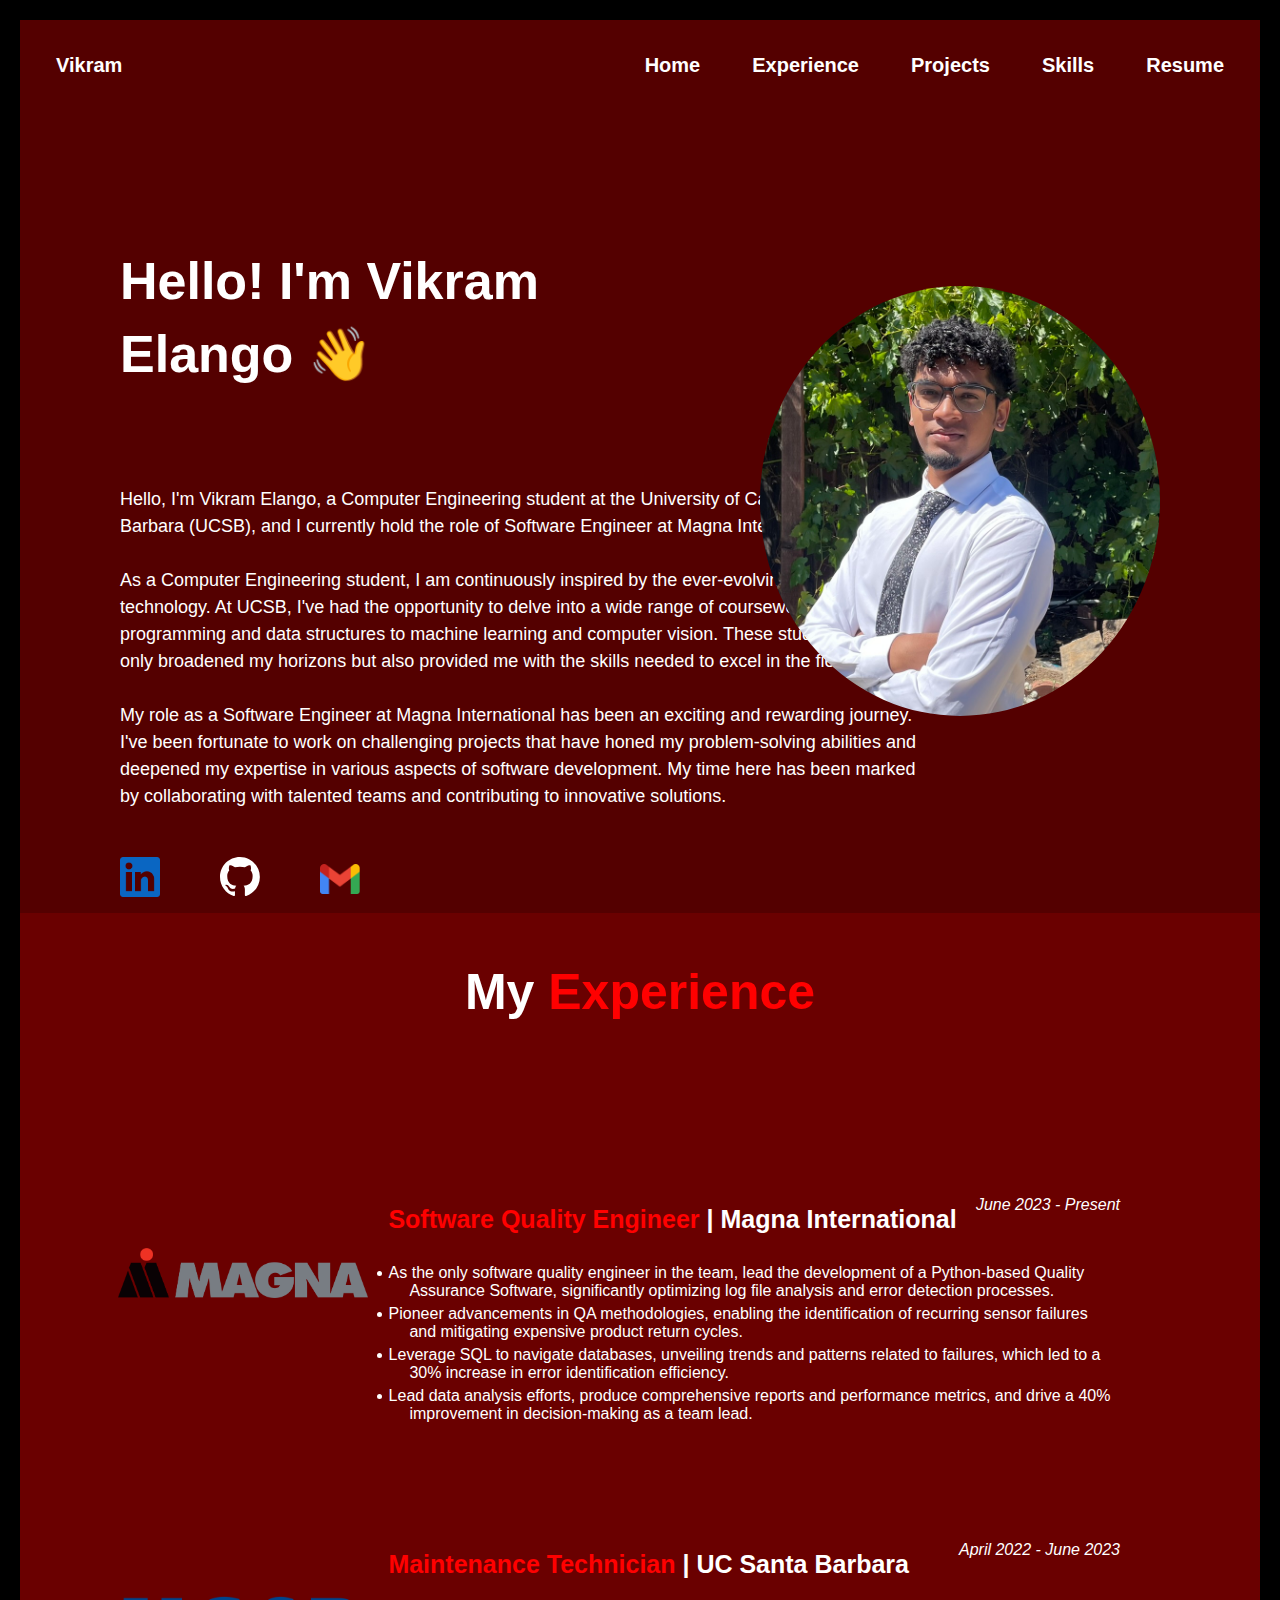
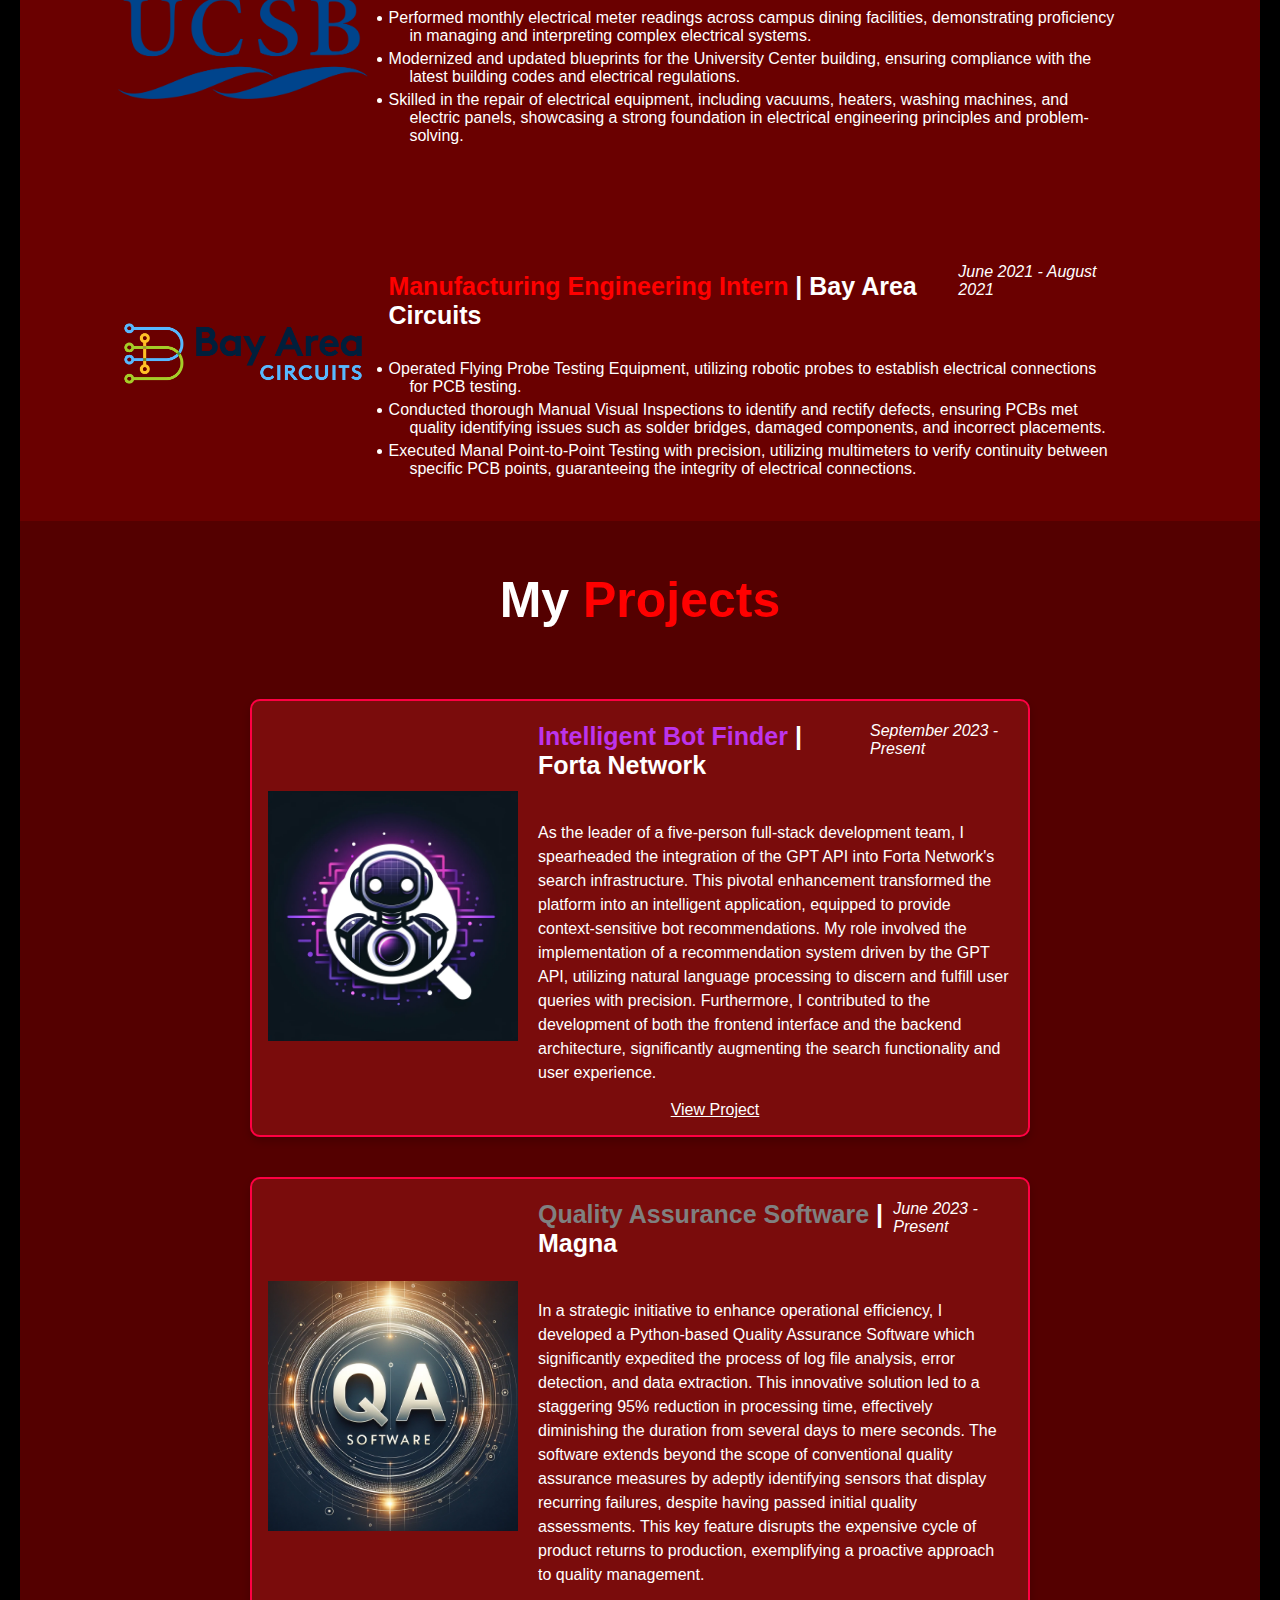
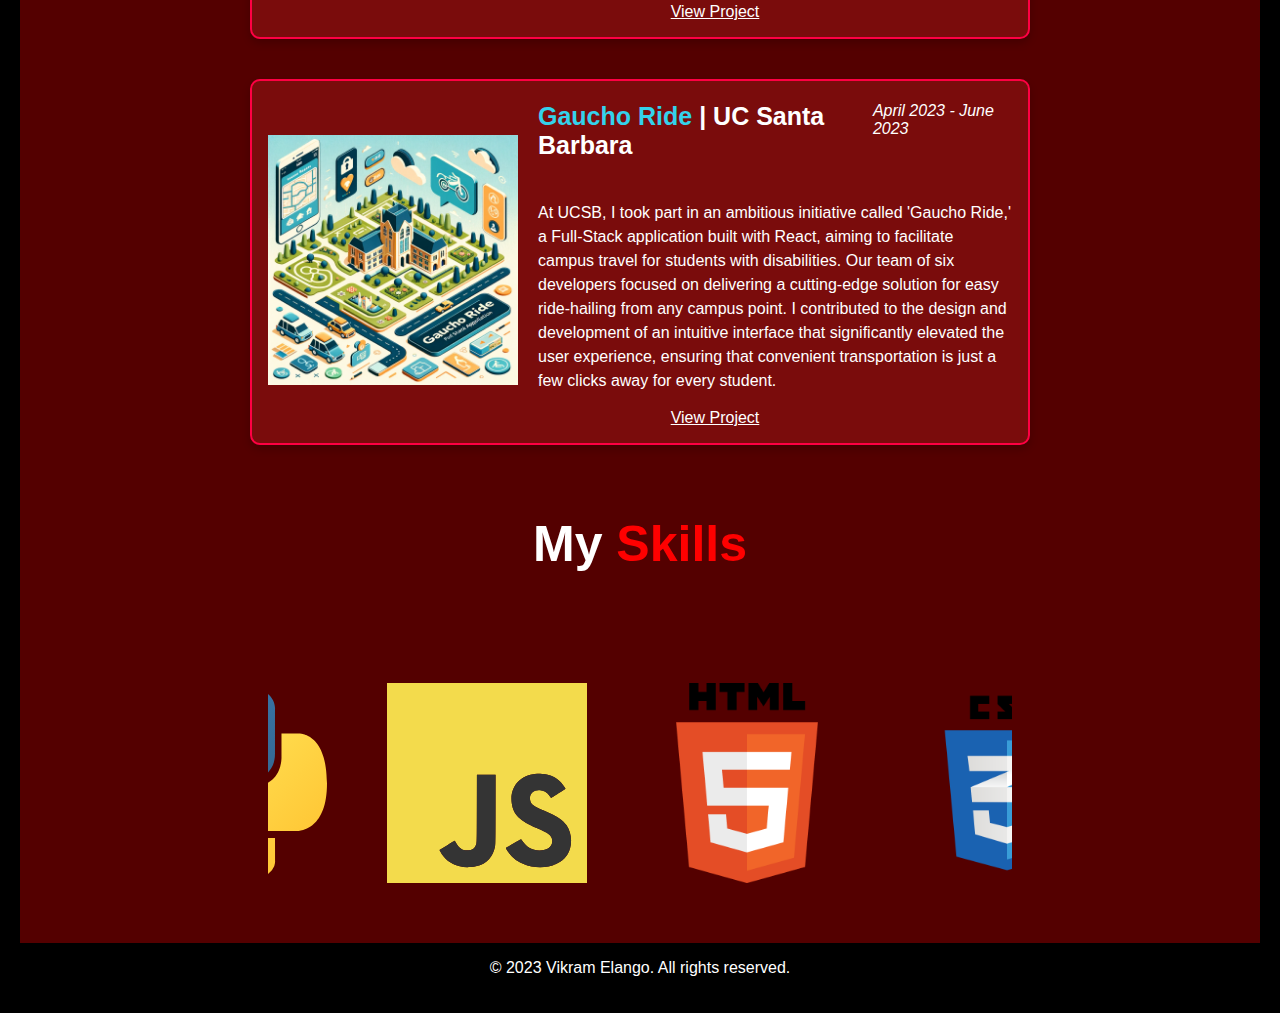
==== commit f472b1f9: "added skills section, smooth scrolling, carousal section" ====
--- a/index.html
+++ b/index.html
@@ -24,7 +24,7 @@
           <a href="#experience" class="nav-item">Experience</a> 
           <a href="#projects" class="nav-item">Projects</a>
           <a href="#skills" class="nav-item">Skills</a>
-          <a href="#resume" class="nav-item" target="_blank">Resume</a>
+          <a href="resume/VIKRAM_ELANGO_RESUME.pdf" class="nav-item" target="_blank">Resume</a>
         </div>
         
         
@@ -170,7 +170,7 @@
             <p class="project-description">
               As the leader of a five-person full-stack development team, I spearheaded the integration of the GPT API into Forta Network's search infrastructure. This pivotal enhancement transformed the platform into an intelligent application, equipped to provide context-sensitive bot recommendations. My role involved the implementation of a recommendation system driven by the GPT API, utilizing natural language processing to discern and fulfill user queries with precision. Furthermore, I contributed to the development of both the frontend interface and the backend architecture, significantly augmenting the search functionality and user experience.
             </p>
-              <a href="https://github.com/FortaInfinity/FortaInfinity-BotWeiser" class="view-project-link" target="_blank">View Project</a>
+              <a href="https://github.com/vikram-elango/BotWeiser" class="view-project-link" target="_blank">View Project</a>
 
             
         
@@ -231,20 +231,29 @@
 
           <div class="skill-carousel">
             <div class="carousel-track">
-              <!-- Duplicate each skill image so that the carousel can loop infinitely -->
               <img src="skills_logo/Python.svg" alt="Python" class="skill">
               <img src="skills_logo/JS.svg" alt="JavaScript" class="skill">
               <img src="skills_logo/html.png" alt="HTML" class="skill">
               <img src="skills_logo/css.png" alt="CSS" class="skill">
               <img src="skills_logo/github.svg" alt="GitHub" class="skill">
+              
+              <img src="https://cdn.jsdelivr.net/gh/devicons/devicon/icons/selenium/selenium-original.svg" alt="GitHub" class="skill">
+            
+              <img src="https://cdn.jsdelivr.net/gh/devicons/devicon/icons/flutter/flutter-original.svg" alt="GitHub" class="skill">
+            
+              <img src="https://cdn.jsdelivr.net/gh/devicons/devicon/icons/git/git-original.svg" alt="GitHub" class="skill">
+          
+              <img src="https://cdn.jsdelivr.net/gh/devicons/devicon/icons/react/react-original.svg" alt="GitHub" class="skill">
+          
+              <img src="https://cdn.jsdelivr.net/gh/devicons/devicon/icons/opencv/opencv-original-wordmark.svg" alt="GitHub" class="skill">
+          
               <img src="skills_logo/Python.svg" alt="Python" class="skill">
               <img src="skills_logo/JS.svg" alt="JavaScript" class="skill">
               <img src="skills_logo/html.png" alt="HTML" class="skill">
               <img src="skills_logo/css.png" alt="CSS" class="skill">
-              <img src="skills_logo/github.svg" alt="GitHub" class="skill">
-
-              <!-- ... -->
-              <!-- Ensure you duplicate the images so there's a seamless transition -->
+              
+
+
             </div>
           </div>
         </div>
--- a/style.css
+++ b/style.css
@@ -14,9 +14,9 @@
   align-items: center;
   justify-content: space-between;
   padding: 10px 20px;
-  position: sticky; /* Added this line */
-  top: 0; /* Added this line */
-  z-index: 1000; /* Added this line to ensure navbar is above all other content */
+  position: sticky; 
+  top: 0; 
+  z-index: 1000; 
 }
 
 
@@ -121,8 +121,8 @@
   
   .picture {
     height: 430px;
-    height: 430px; /* Make sure the height is equal to the width for a circle */
-    border-radius: 50%; /* This makes the image circular */
+    height: 430px; 
+    border-radius: 50%; 
     object-fit: cover;
   }
   .body {
@@ -410,7 +410,7 @@
   flex-direction: column;
   align-items: center;
   justify-content: center;
-  width: 100%; /* Ensure the container spans the full width */
+  width: 100%; 
 }
 .project-item {
   width: 60%;
@@ -419,20 +419,19 @@
   font-weight: 100;
   color: var(--clr-light);
   text-align: left;
-  border: 2px solid #ff0043; /* Your red accent color */
-  background-color: #7A0C0C; /* A darker shade of red for the item background */
+  border: 2px solid #ff0043; 
+  background-color: #7A0C0C; 
   border-radius: 10px;
   align-items: center;
   justify-content: center;
   display: flex;
   flex-direction: row;
   margin: 20px;
-  box-shadow: 0 4px 8px rgba(0, 0, 0, 0.2); /* Subtle shadow for depth */
-}
-
-/* Optionally, if you want to add a hover effect to make the shadow more pronounced: */
+  box-shadow: 0 4px 8px rgba(0, 0, 0, 0.2); 
+}
+
 .project-item:hover {
-  box-shadow: 0 6px 12px rgba(0, 0, 0, 0.3); /* Larger shadow for hover effect */
+  box-shadow: 0 6px 12px rgba(0, 0, 0, 0.3); 
 }
 
 
@@ -459,14 +458,6 @@
   line-height: 1.5;
 }
 
-/* #project-title-gauchoride{
-  margin-top: -66px;
-}
-
-#project-date-gauchoride{
-  margin-top: -60px;
-}
- */
 
 
  .body-center-3{
@@ -516,6 +507,9 @@
   color: red;
 }
 
+
+/* carousal start */
+
 .carousel-container {
   width: 60%; 
   margin: auto; 
@@ -523,41 +517,40 @@
 }
 .skill-carousel {
   overflow: hidden;
-  width: 100%; /* This will now be 100% of the .carousel-container width */
-  display: flex;
-  justify-content: center; /* Center the images horizontally */
-  align-items: center; /* Center the images vertically */
-  height: 320px; /* Set the height to be slightly larger than the images to accommodate them */
+  width: 100%; 
+  display: flex;
+  justify-content: center; 
+  align-items: center; 
+  height: 320px; 
 }
 
 .carousel-track {
   display: flex;
-  position: left; /* If you want your track to be absolutely positioned within .carousel-container */
-  left: 0; /* Aligns the track to the left edge of .carousel-container */
-  animation: scroll-skills 5s linear infinite;
+  position: left; 
+  left: 0; 
+  animation: scroll-skills 10s linear infinite;
 }
 
 .skill {
-  flex: 0 0 auto; /* Allow each skill to size itself based on the image size */
-  max-width: 20%; /* Adjust this to change how much of the carousel each image takes up */
-  margin: 5px; /* Adds space around each image */
+  flex: 0 0 auto; 
+  max-width: 20%;
+  margin: 30px; 
 }
 
 img.skill {
-  width: auto; /* Maintain the aspect ratio */
-  height: 300px; /* Set a fixed height to make all images the same size */
-  object-fit: contain; /* Ensure the images are fully visible without being cropped */
+  width: auto; 
+  height: 200px; 
+  object-fit: contain; 
 }
 @keyframes scroll-skills {
   0% {
     transform: translateX(0);
   }
   100% {
-    transform: translateX(-100%); /* Adjusted to account for the doubled content */
-  }
-}
-
-/* CSS for smooth scrolling */
+    transform: translateX(-260.9%); 
+  }
+}
+
 html {
   scroll-behavior: smooth;
 }
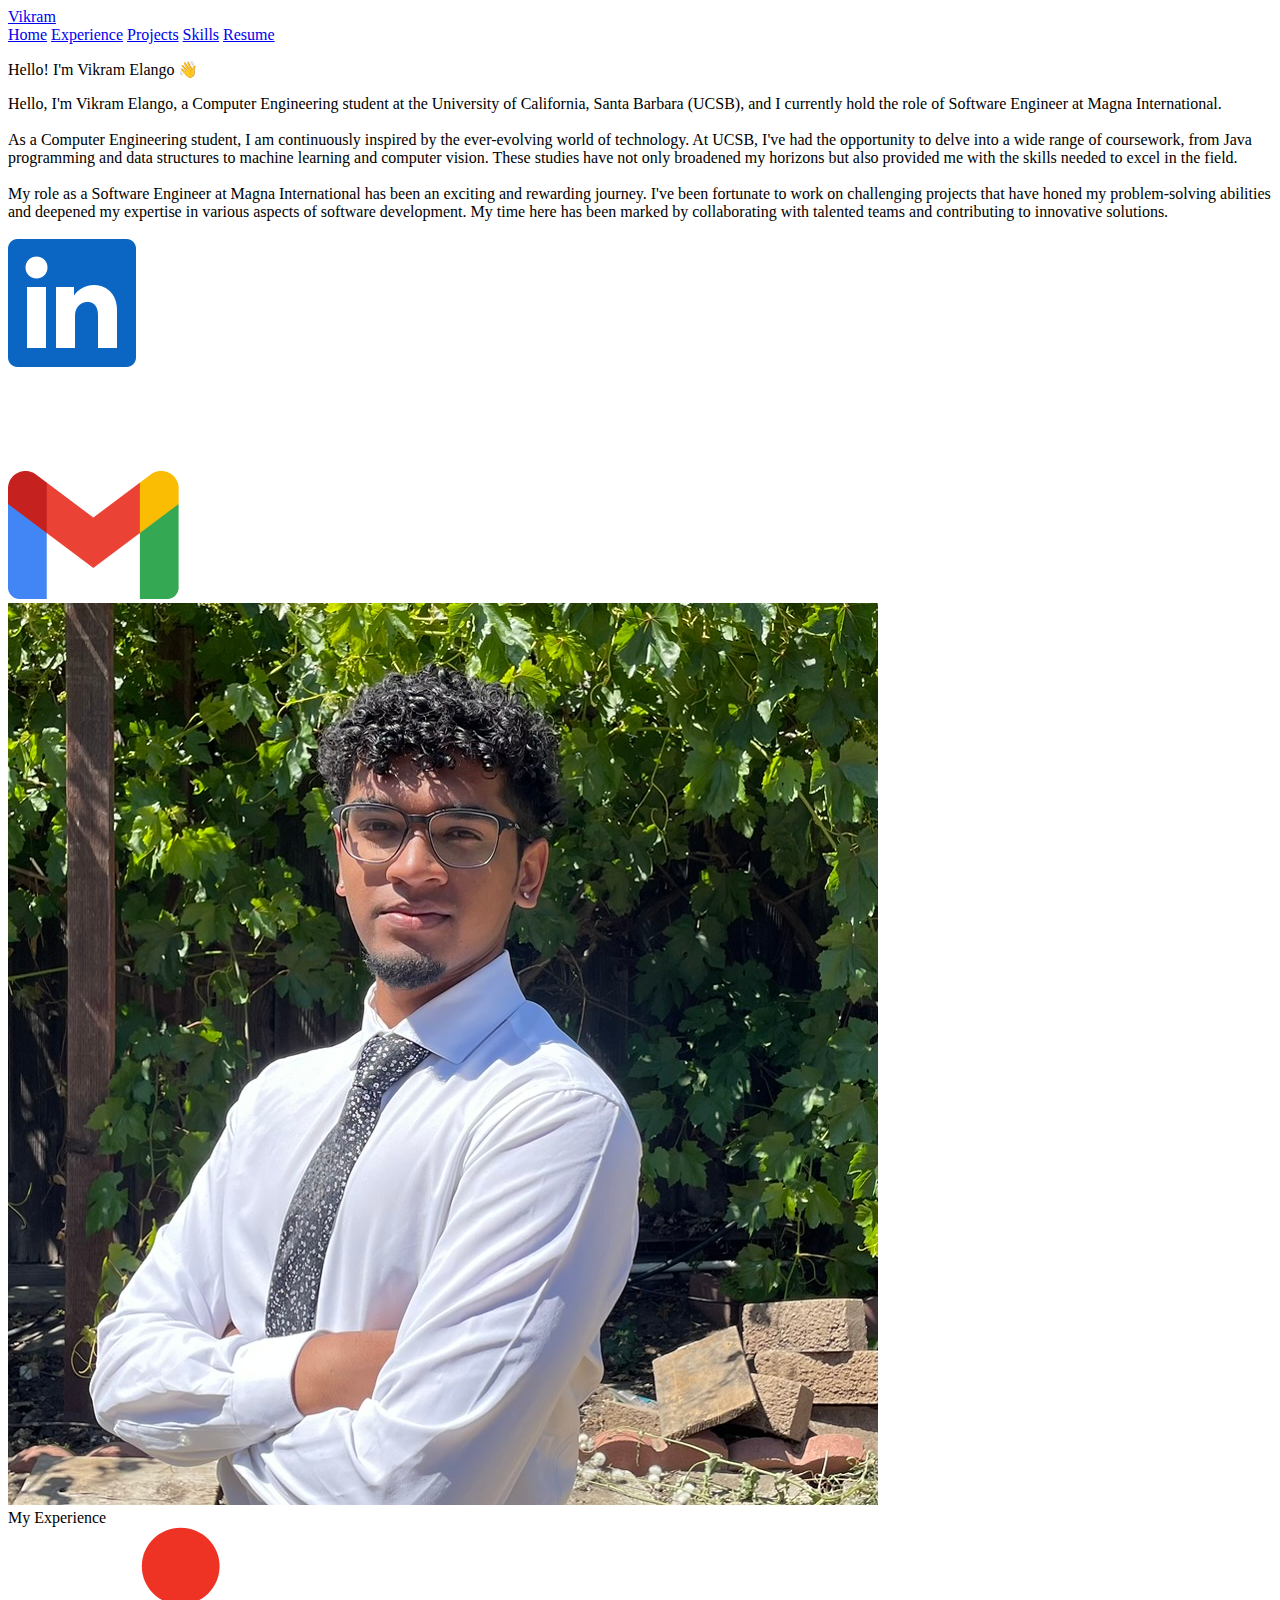
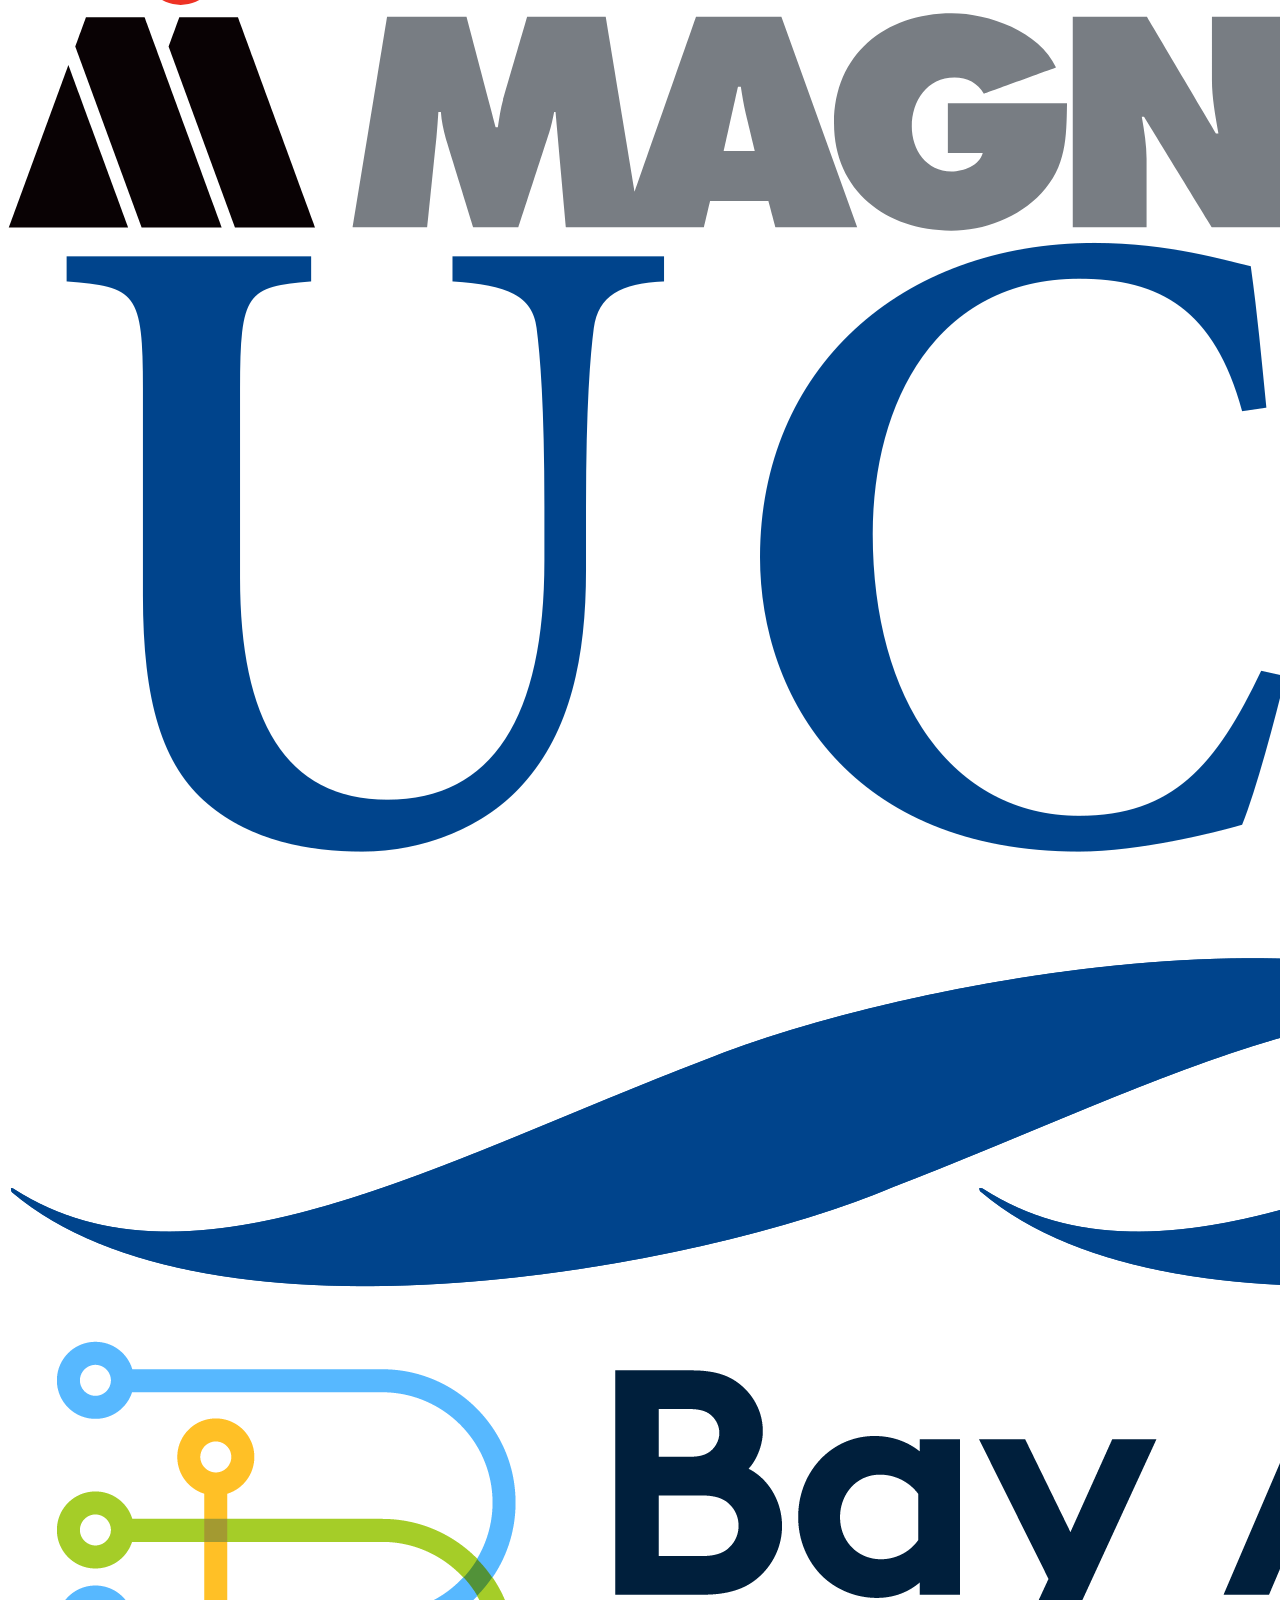
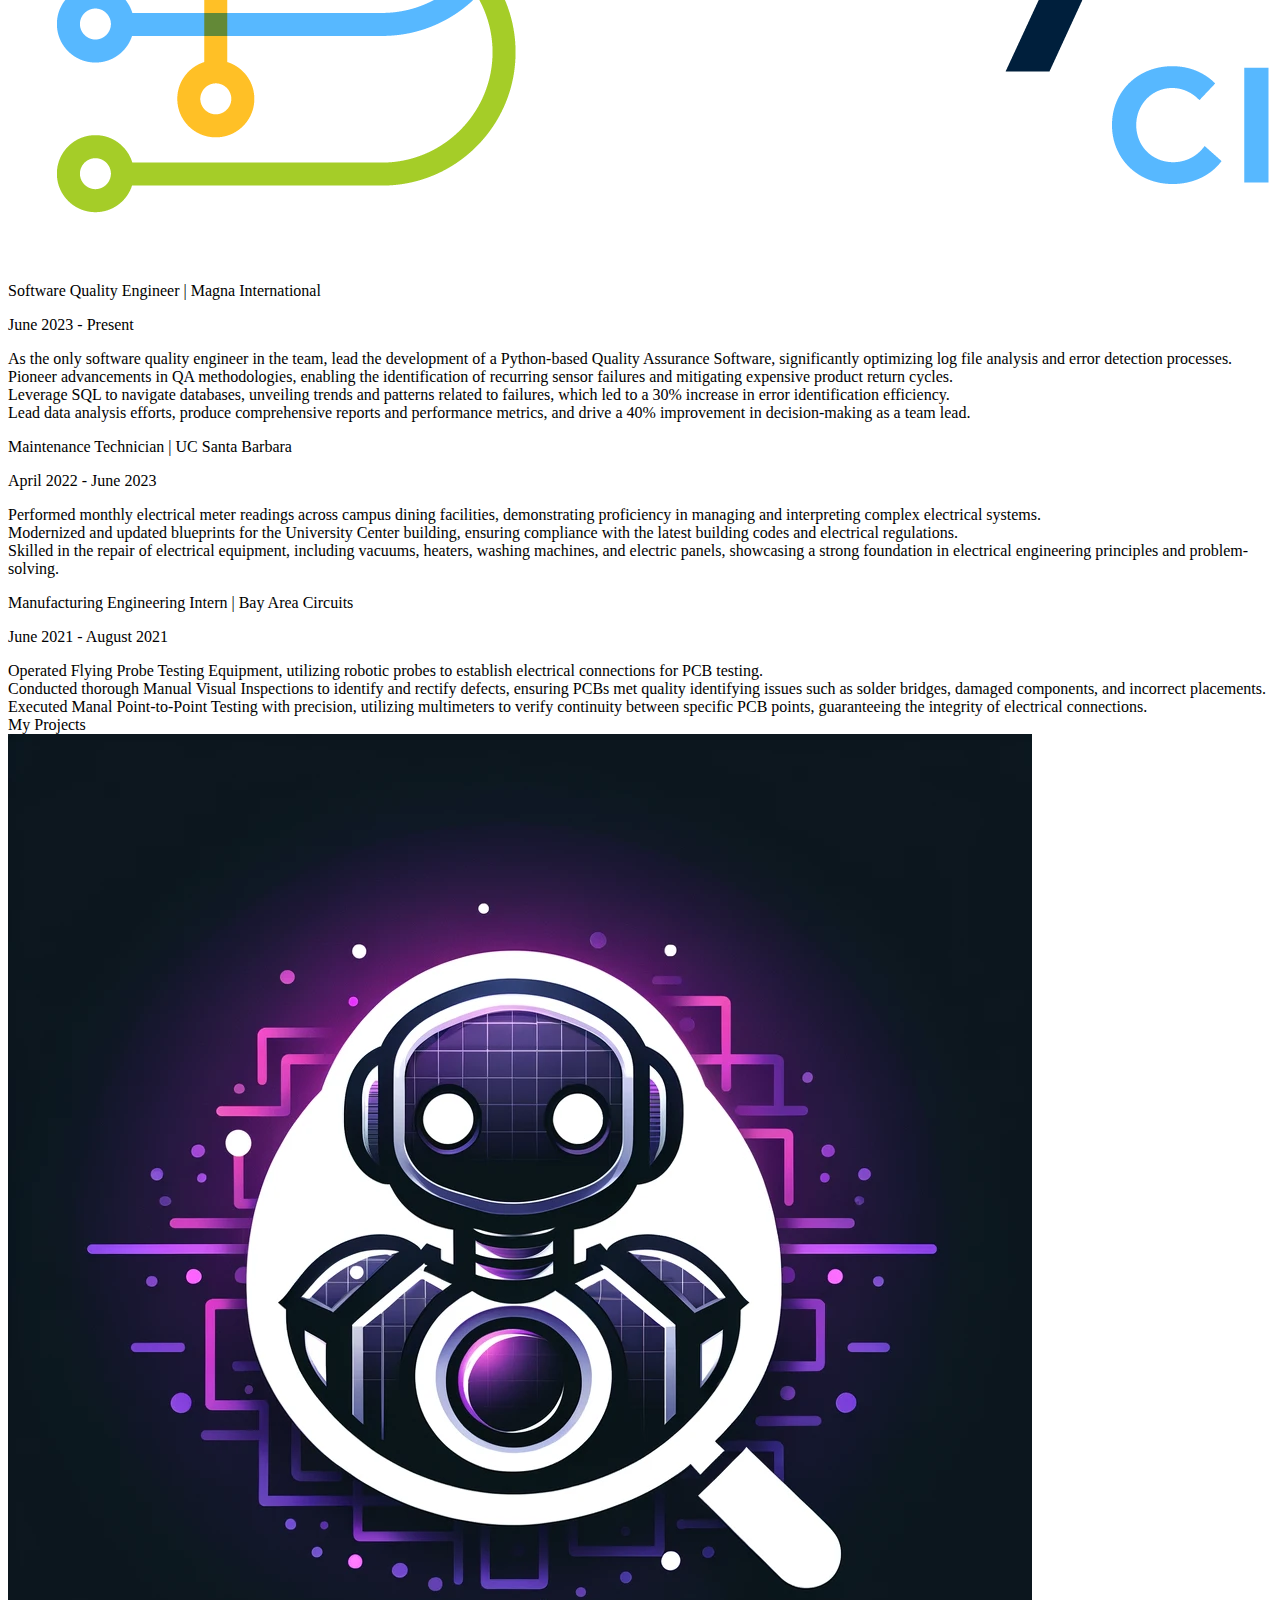
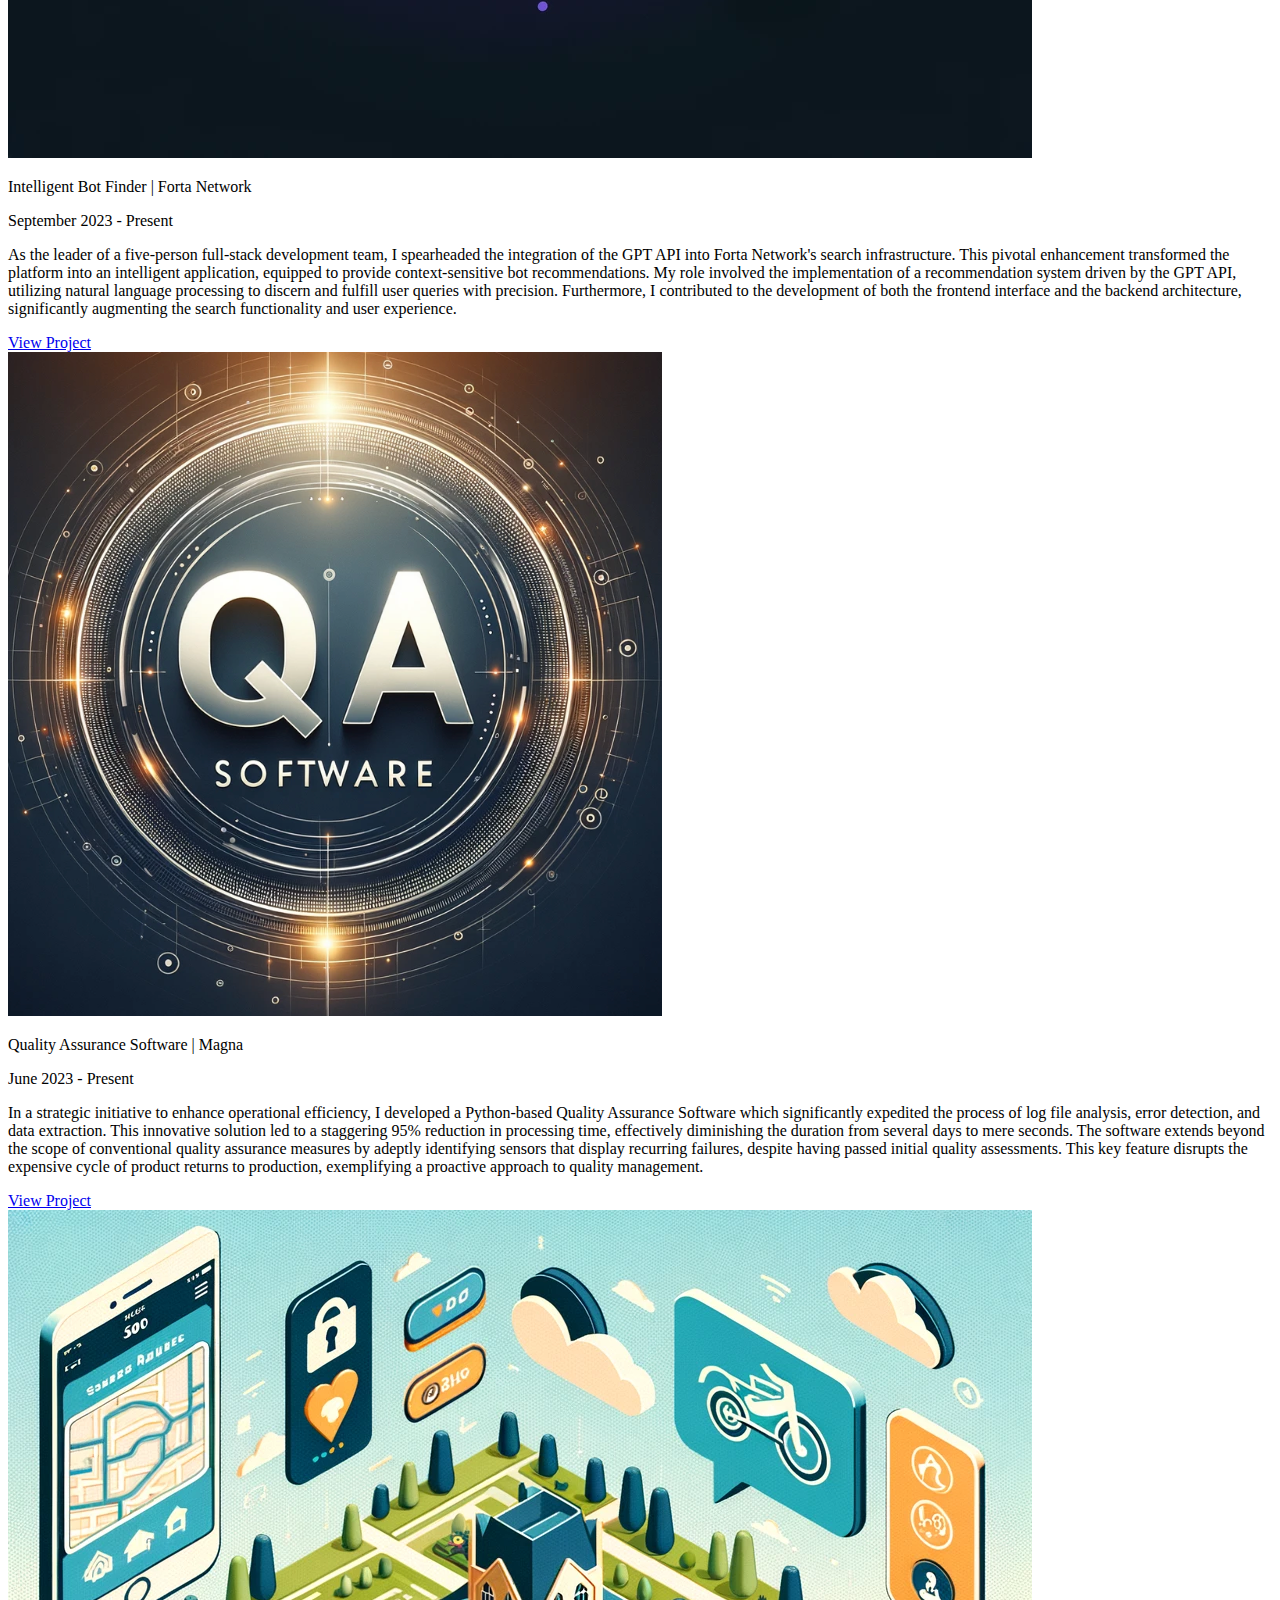
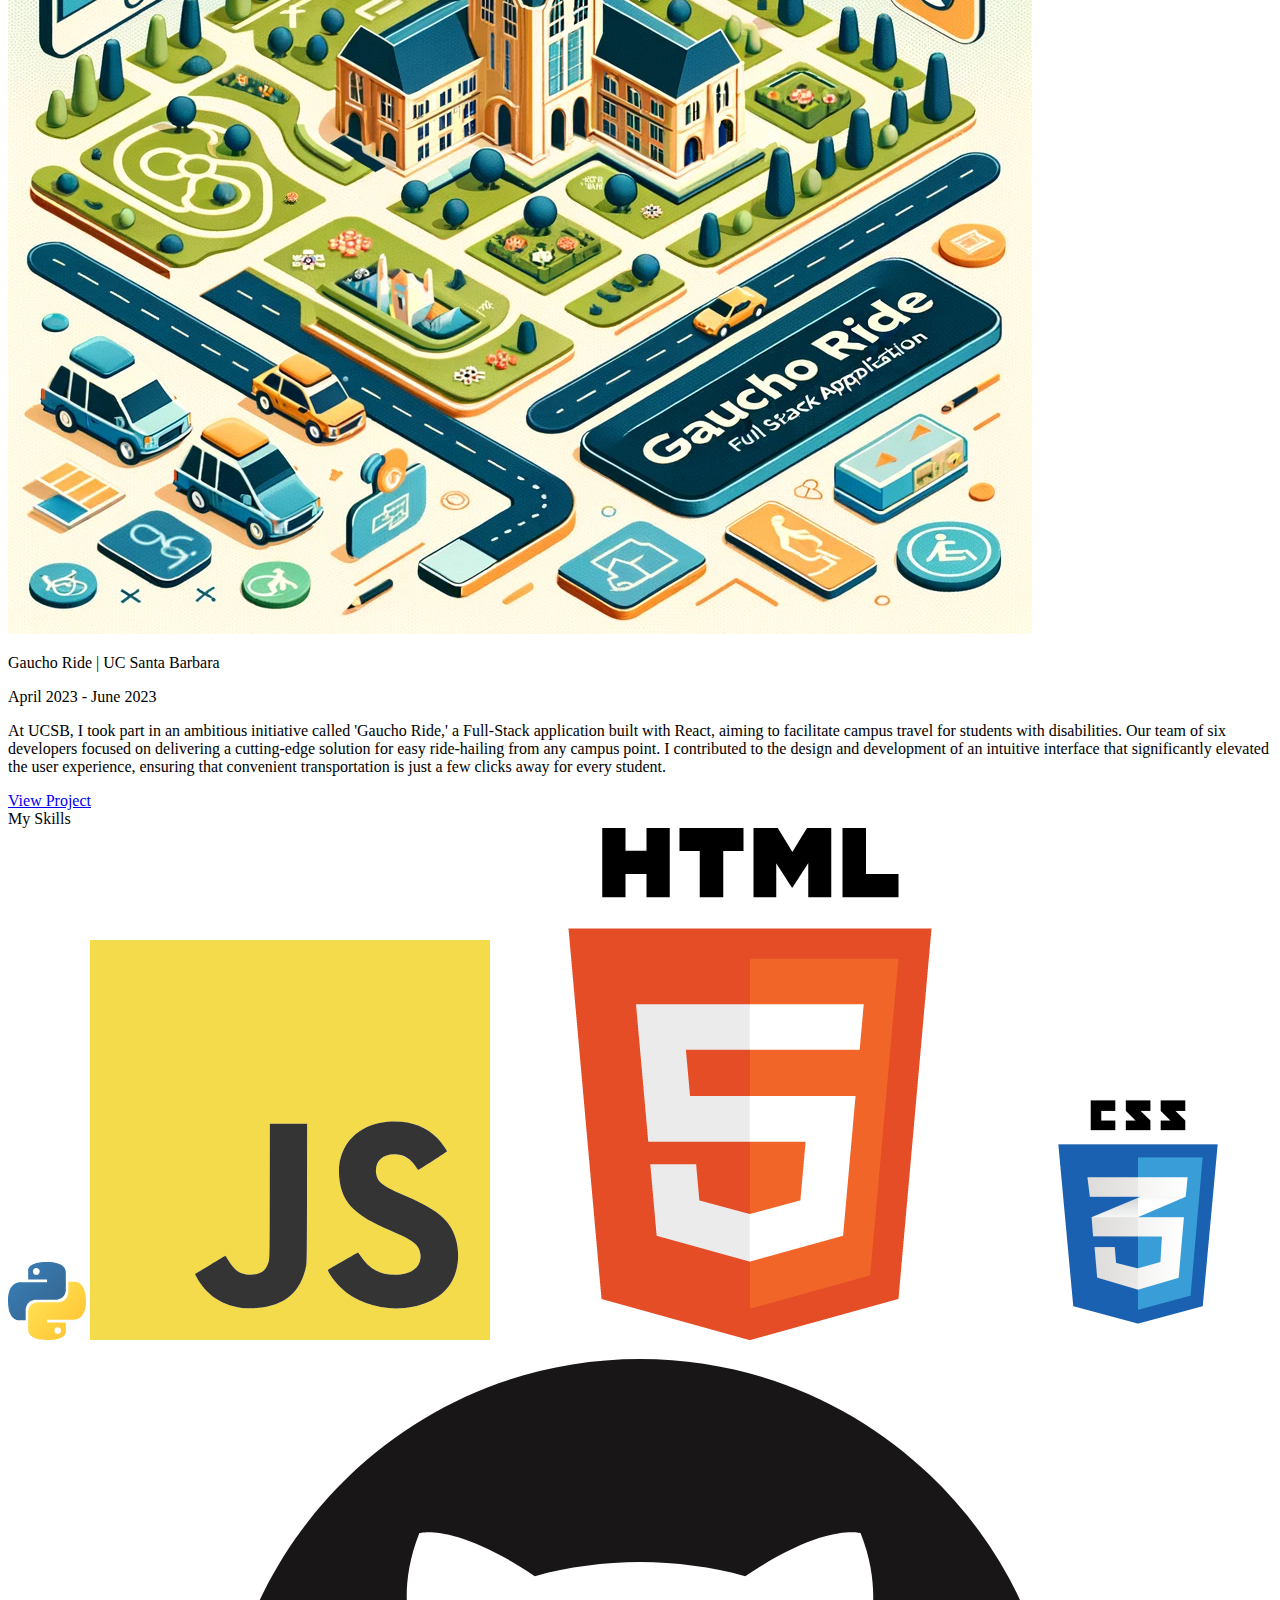
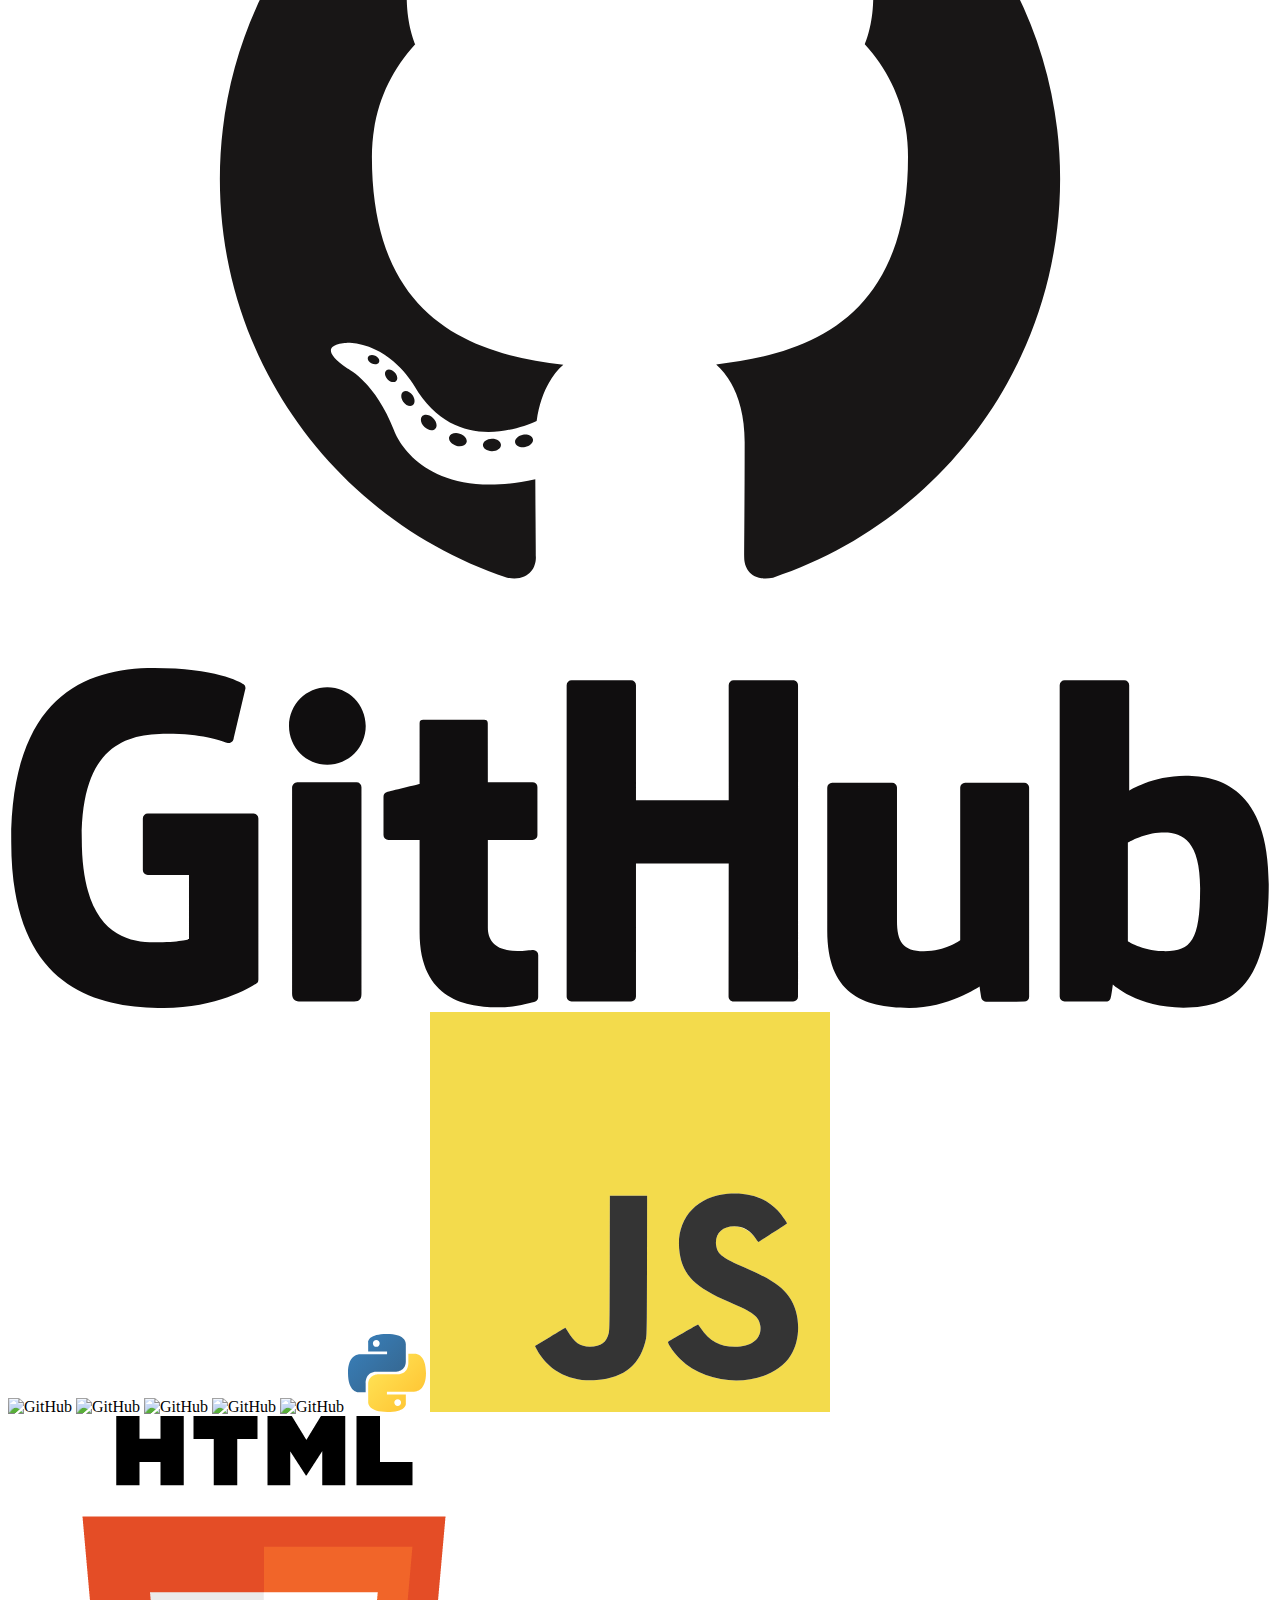
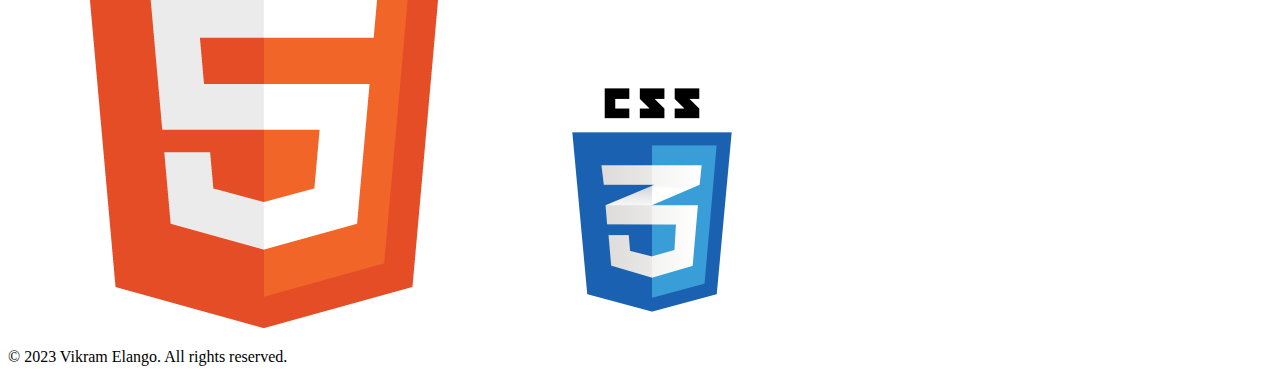
==== commit 2856ca1a: "revamped website- new design/theme/animations" ====
--- a/index.html
+++ b/index.html
@@ -5,9 +5,9 @@
   <meta name="viewport" content="width=device-width, initial-scale=1.0">    
         <title>Vikram Elango</title>
         <link rel="shortcut icon" href="images/vikramfavicon.png">
-
-
-
+        <link rel="preconnect" href="https://fonts.googleapis.com">
+        <link rel="preconnect" href="https://fonts.gstatic.com" crossorigin>
+        <link href="https://fonts.googleapis.com/css2?family=Inter&family=Lato&family=Merriweather&family=Montserrat:wght@400;500&family=Noto+Sans:ital@0;1&family=Poppins:ital,wght@1,500&family=Roboto&family=Sacramento&display=swap" rel="stylesheet">
 
         <link rel="stylesheet" href='style.css'>
     
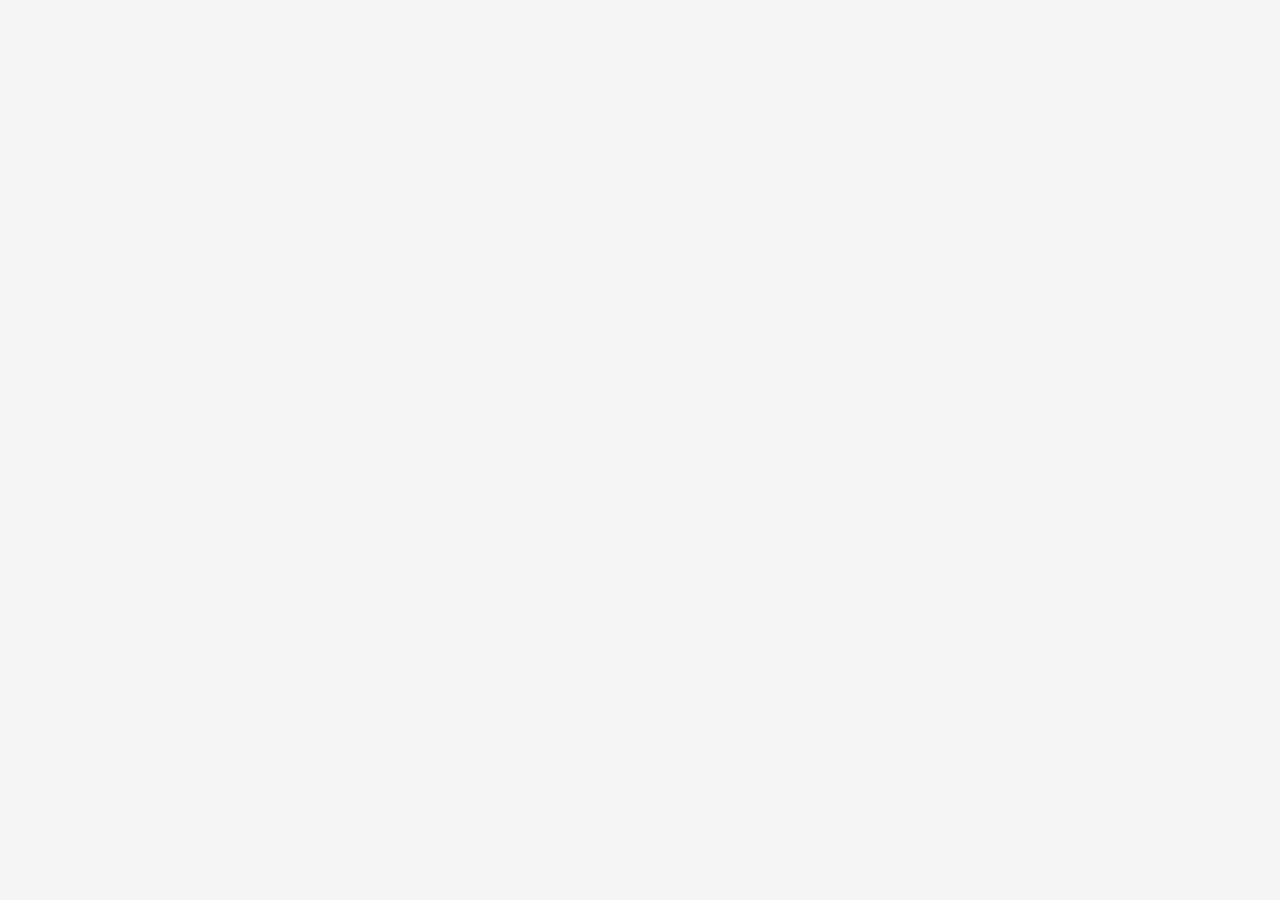
==== commit 679aee56: "moved files" ====
--- a/index.html
+++ b/index.html
@@ -9,311 +9,102 @@
         <link rel="preconnect" href="https://fonts.gstatic.com" crossorigin>
         <link href="https://fonts.googleapis.com/css2?family=Inter&family=Lato&family=Merriweather&family=Montserrat:wght@400;500&family=Noto+Sans:ital@0;1&family=Poppins:ital,wght@1,500&family=Roboto&family=Sacramento&display=swap" rel="stylesheet">
 
-        <link rel="stylesheet" href='style.css'>
+        <link rel="stylesheet" href='../css/style.css'>
     
     
 </head>
-<body>
-  <script src="script.js"></script>
+
+  <body>
+    <header class="header">
+      <nav class="navbar">
+        <div class="navbar-logo">
+          <a href="#" class="logo">Vikram</a>
+        </div>
+        <div class="navbar-links">
+          <a class="home-nav" href="/pages/index.html">Home</a>
+          <a class="experience-nav" href="/pages/experience.html">Experience</a>
+          <a class="projects-nav" href="/pages/projects.html">Projects</a>
+          <a class="skills-nav" href="#">Skills</a>
+          <a id="navbar-resume" class="home-nav" href="/resume/VIKRAM_ELANGO_RESUME.pdf" target="_blank">Resume</a>
+        </div>
+      </nav>
+    </header>
+    <div class="intro-container">
+      <div class="intro-left-container">
+        <div class="intro" id="sideslide">Hi, It's Me</div>
+        <div class="intro-name" id="sideslide">Vikram Elango</div>
+        <div id="animatedText" id="sideslide"></div>
+        <div class="connect" id="sideslide">Connect with me, through the links below!</div>
+        <div class="icons" id="sideslide">
+          <div >
+              <a href="https://www.linkedin.com/in/vikram-elango/" target="_blank"><img class="socials" src="/logos/linkedin.png" ></a>
+          </div>
+          <div > 
+              <a href="https://github.com/vikram-elango" target="_blank"><img class="socials" src="/logos/github.png"></a>
+
+          </div>
+          <div >
+              <a href="https://app.forta.network/alerts" target="_blank"><img class="socials" src="/logos/gmail.png"></a>
+          </div>
+
+      </div>
 
 
-    <nav class="navbar">
-        <a href="/" class="logo-link">Vikram</a>
-        <div class="nav-links">
-          <a href="#home" class="nav-item">Home</a>
-          <a href="#experience" class="nav-item">Experience</a> 
-          <a href="#projects" class="nav-item">Projects</a>
-          <a href="#skills" class="nav-item">Skills</a>
-          <a href="resume/VIKRAM_ELANGO_RESUME.pdf" class="nav-item" target="_blank">Resume</a>
-        </div>
-        
-        
-    </nav>
-
-
-    <div id="home" class="homepage">
-
-        
-        <div class="body">
-            <div class="body-center">
-                <div class="introduction">
-                    <div>
-                        <p class="name">Hello! I'm Vikram Elango 👋</p>
-                    </div>
-                    <div class="position" id="animatedText"></div>
-                    <div class="Intro">
-                      <div>Hello, I'm Vikram Elango, a Computer Engineering student at the University of California, Santa Barbara (UCSB), and I currently hold the role of Software Engineer at Magna International. </div>
-                      <br>
-                      <div>
-                      
-                      As a Computer Engineering student, I am continuously inspired by the ever-evolving world of technology. At UCSB, I've had the opportunity to delve into a wide range of coursework, from Java programming and data structures to machine learning and computer vision. These studies have not only broadened my horizons but also provided me with the skills needed to excel in the field.
-                    </div>
-                    <br>
-                    <div>
-                      My role as a Software Engineer at Magna International has been an exciting and rewarding journey. I've been fortunate to work on challenging projects that have honed my problem-solving abilities and deepened my expertise in various aspects of software development. My time here has been marked by collaborating with talented teams and contributing to innovative solutions.
-
-                    </div>
-                    <br>
-                      
-                      
-                 </div>
-                    <div class="icons">
-                        <div >
-                            <a href="https://www.linkedin.com/in/vikram-elango/" target="_blank"><img class="linkedin" src="logos/In-Blue-128.png" ></a>
-                        </div>
-                        <div > 
-                            <a href="https://github.com/vikram-elango" target="_blank"><img class="github" src="logos/github-mark-white.svg"></a>
-
-                        </div>
-                        <div >
-                            <a href="https://app.forta.network/alerts" target="_blank"><img class="email" src="logos/Gmail_Logo_128px.png"></a>
-                        </div>
-
-                    </div>
-                </div>
-                <div >
-                    <img class="picture" src="images/vik.jpeg">
-        
-            </div>
-            </div>
-
-
-
-
-
-        </div>
-    </div>
-
-<div id="experience" class="journey">
-      <div class="body">
-        <div class="body-center-2">
-          <div class="second-title">My <span class="red-text">Experience</span></div>
-          <div class="container">
-          <div class="left-container">
-          <div class="item-2">
-            <img class="exp-logo" src="logos/logos/MGA_BIG.png">
-       
-            </div>
-            <div class="item-2">
-              <img id="ucsblogo" class="exp-logo" src="logos/logos/ucsblogoo.png">
-
-             
-            </div>
-          <div class="item-2">
-            <img class="exp-logo" src="logos/logos/BAC-FullPrimary-FullColor.png">
-
-
-            </div>
-
-          </div>
-          <div class="right-container">
-            <div class="item item-1">
-                <div class="title-date">
-                  
-                <p class="experience-title"> <span class="red-text">Software Quality Engineer </span>| Magna International</p>
-                <p class="experience-date"><span></span> June 2023 - Present</p>
-                </div>
-                
-                <li>As the only software quality engineer in the team, lead the development of a Python-based Quality Assurance Software, significantly optimizing log file analysis and error detection processes.</li>
-                <li>Pioneer advancements in QA methodologies, enabling the identification of recurring sensor failures and mitigating expensive product return cycles.</li>
-                <li>Leverage SQL to navigate databases, unveiling trends and patterns related to failures, which led to a 30% increase in error identification efficiency.</li>
-                <li>Lead data analysis efforts, produce comprehensive reports and performance metrics, and drive a 40% improvement in decision-making as a team lead.</li>          
-              </div>
-              <div class="item item-1">
-                <div class="title-date">
-                  
-                  <p class="experience-title"> <span class="red-text">Maintenance Technician </span>| UC Santa Barbara</p>
-                  <p class="experience-date"> April 2022 - June 2023</p>
-                  </div>
-                <li>Performed monthly electrical meter readings across campus dining facilities, demonstrating proficiency in managing and interpreting complex electrical systems.</li>
-                <li>Modernized and updated blueprints for the University Center building, ensuring compliance with the latest building codes and electrical regulations.
-                </li>
-                <li>Skilled in the repair of electrical equipment, including vacuums, heaters, washing machines, and electric panels, showcasing a strong foundation in electrical engineering principles and problem-solving.
-                </li>
-              </div>
-            <div class="item item-1">
-              <div class="title-date">
-                  
-                <p class="experience-title"><span class="red-text">Manufacturing Engineering Intern </span>| Bay Area Circuits</p>
-                <p class="experience-date"> June 2021 - August 2021</p>
-                </div>
-                <li>Operated Flying Probe Testing Equipment, utilizing robotic probes to establish electrical connections for PCB testing.</li>
-                <li>Conducted thorough Manual Visual Inspections to identify and rectify defects, ensuring PCBs met quality identifying issues such as solder bridges, damaged components, and incorrect placements.</li>
-                <li>Executed Manal Point-to-Point Testing with precision, utilizing multimeters to verify continuity between specific PCB points, guaranteeing the integrity of electrical connections.</li>
-              </div>
-  
-            </div>
-        
-        </div>
-        </div>
       </div>
-    </div>
-
-    <div id="projects" class="projects">
-      <div class="body">
-        <div class="body-center-3">
-      <div class="second-title">My <span class="red-text">Projects</span></div>
-
-      <div class="project-container">
-
-        <div class="project-item">
-          <div class="project-image">
-            <img class="fortaimg" src="images/botweiser.png">
-          </div>
-
-            <div class="project-info">
-            <div class="title-date">
-            
-            <p class="experience-title projects"> <span class="forta-text"> Intelligent Bot Finder </span> | Forta Network</p>
-            <p class="experience-date projects"><span></span> September 2023 - Present</p>
-            </div>
-            <p class="project-description">
-              As the leader of a five-person full-stack development team, I spearheaded the integration of the GPT API into Forta Network's search infrastructure. This pivotal enhancement transformed the platform into an intelligent application, equipped to provide context-sensitive bot recommendations. My role involved the implementation of a recommendation system driven by the GPT API, utilizing natural language processing to discern and fulfill user queries with precision. Furthermore, I contributed to the development of both the frontend interface and the backend architecture, significantly augmenting the search functionality and user experience.
-            </p>
-              <a href="https://github.com/vikram-elango/BotWeiser" class="view-project-link" target="_blank">View Project</a>
-
-            
-        
-          </div>
-        </div>
-        <div class="project-item">
-          <div class="project-image">
-            <img class="fortaimg" src="images/qa.png">
-          </div>
-
-            <div class="project-info">
-            <div class="title-date">
-            
-            <p class="experience-title projects" id="qa-title"> <span class="qa-text">Quality Assurance Software </span>| Magna </p>
-            <p class="experience-date projects"><span></span> June 2023 - Present</p>
-            </div>
-            <p class="project-description">
-              In a strategic initiative to enhance operational efficiency, I developed a Python-based Quality Assurance Software which significantly expedited the process of log file analysis, error detection, and data extraction. This innovative solution led to a staggering 95% reduction in processing time, effectively diminishing the duration from several days to mere seconds. The software extends beyond the scope of conventional quality assurance measures by adeptly identifying sensors that display recurring failures, despite having passed initial quality assessments. This key feature disrupts the expensive cycle of product returns to production, exemplifying a proactive approach to quality management.
-            </p>
-            <a href="https://www.magna.com/products/power-vision/adas-and-automated-driving/thermal-sensing" class="view-project-link" target="_blank">View Project</a>
-
-        
-          </div>
-        </div>
-        <div class="project-item">
-          <div class="project-image">
-            <img class="fortaimg" src="images/gauchoride.png">
-          </div>
-
-            <div class="project-info">
-            <div class="title-date">
-            
-            <p class="experience-title projects" id="project-title-gauchoride"> <span class="blue-text"> Gaucho Ride </span> | UC Santa Barbara</p>
-            <p class="experience-date projects" id="project-date-gauchoride"><span></span> April 2023 - June 2023</p>
-            </div>
-            <p class="project-description">
-              At UCSB, I took part in an ambitious initiative called 'Gaucho Ride,' a Full-Stack application built with React, aiming to facilitate campus travel for students with disabilities. Our team of six developers focused on delivering a cutting-edge solution for easy ride-hailing from any campus point. I contributed to the design and development of an intuitive interface that significantly elevated the user experience, ensuring that convenient transportation is just a few clicks away for every student.
-            </p>
-            <a href="https://github.com/ucsb-cs156-s23/proj-gauchoride-s23-5pm-1" class="view-project-link" target="_blank">View Project</a>
-
-        
-          </div>
-        </div>
-        
-
-        </div>
-
+      <div class="intro-right-container">
+        <img class="profile-picture" src="/images/vik.jpeg">
+      </div>
 
     </div>
-    </div>
-    </div>
-
-    <div id="skills" class="skills">
-      <div class="body">
-        <div class="body-center-3">
-          <div class="second-title">My <span class="red-text">Skills</span></div>
-          <div class="carousel-container">
-
-          <div class="skill-carousel">
-            <div class="carousel-track">
-              <img src="skills_logo/Python.svg" alt="Python" class="skill">
-              <img src="skills_logo/JS.svg" alt="JavaScript" class="skill">
-              <img src="skills_logo/html.png" alt="HTML" class="skill">
-              <img src="skills_logo/css.png" alt="CSS" class="skill">
-              <img src="skills_logo/github.svg" alt="GitHub" class="skill">
-              
-              <img src="https://cdn.jsdelivr.net/gh/devicons/devicon/icons/selenium/selenium-original.svg" alt="GitHub" class="skill">
-            
-              <img src="https://cdn.jsdelivr.net/gh/devicons/devicon/icons/flutter/flutter-original.svg" alt="GitHub" class="skill">
-            
-              <img src="https://cdn.jsdelivr.net/gh/devicons/devicon/icons/git/git-original.svg" alt="GitHub" class="skill">
-          
-              <img src="https://cdn.jsdelivr.net/gh/devicons/devicon/icons/react/react-original.svg" alt="GitHub" class="skill">
-          
-              <img src="https://cdn.jsdelivr.net/gh/devicons/devicon/icons/opencv/opencv-original-wordmark.svg" alt="GitHub" class="skill">
-          
-              <img src="skills_logo/Python.svg" alt="Python" class="skill">
-              <img src="skills_logo/JS.svg" alt="JavaScript" class="skill">
-              <img src="skills_logo/html.png" alt="HTML" class="skill">
-              <img src="skills_logo/css.png" alt="CSS" class="skill">
-              
-
-
-            </div>
-          </div>
-        </div>
-      </div>
-    </div>
-    </div>
-
-    </div>
-
-
     <script>
-        const phrases = [
-          'Software Engineer at Magna International',
-          'Computer Engineering Student at UC Santa Barbara'
-        ];
-        const typingDelay = 50;
-        const erasingDelay = 50;
-        const newPhraseDelay = 1500; 
-        let phraseIndex = 0;
-        let letterIndex = 0;
-        let currentPhrase = [];
-        let isErasing = false;
-      
-        function typePhrase() {
-          const animatedText = document.getElementById('animatedText');
-          if (isErasing) {
-            if (letterIndex > 0) {
-              currentPhrase.pop();
-              letterIndex--;
-              animatedText.textContent = currentPhrase.join('');
-              setTimeout(typePhrase, erasingDelay);
-            } else {
-              isErasing = false;
-              phraseIndex = (phraseIndex + 1) % phrases.length;
-              setTimeout(typePhrase, typingDelay);
-            }
+      const phrases = [
+        'Software Engineer at Magna International',
+        'Computer Engineering Student at UC Santa Barbara'
+      ];
+      const typingDelay = 50;
+      const erasingDelay = 50;
+      const newPhraseDelay = 1500; 
+      let phraseIndex = 0;
+      let letterIndex = 0;
+      let currentPhrase = [];
+      let isErasing = false;
+    
+      function typePhrase() {
+        const animatedText = document.getElementById('animatedText');
+        if (isErasing) {
+          if (letterIndex > 0) {
+            currentPhrase.pop();
+            letterIndex--;
+            animatedText.textContent = currentPhrase.join('');
+            setTimeout(typePhrase, erasingDelay);
           } else {
-            if (letterIndex < phrases[phraseIndex].length) {
-              currentPhrase.push(phrases[phraseIndex][letterIndex]);
-              letterIndex++;
-              animatedText.textContent = currentPhrase.join('');
-              setTimeout(typePhrase, typingDelay);
-            } else {
-              isErasing = true;
-              setTimeout(typePhrase, newPhraseDelay);
-            }
+            isErasing = false;
+            phraseIndex = (phraseIndex + 1) % phrases.length;
+            setTimeout(typePhrase, typingDelay);
+          }
+        } else {
+          if (letterIndex < phrases[phraseIndex].length) {
+            currentPhrase.push(phrases[phraseIndex][letterIndex]);
+            letterIndex++;
+            animatedText.textContent = currentPhrase.join('');
+            setTimeout(typePhrase, typingDelay);
+          } else {
+            isErasing = true;
+            setTimeout(typePhrase, newPhraseDelay);
           }
         }
-      
-        window.onload = () => {
-          setTimeout(typePhrase, newPhraseDelay);
-        };
-      </script>
-      
+      }
     
-</body>
+      window.onload = () => {
+        setTimeout(typePhrase, newPhraseDelay);
+      };
+    </script>
+  </body>
+
 <footer>
-  <div class="footer-content">
+  <!-- <div class="footer-content">
     <p>&copy; 2023 Vikram Elango. All rights reserved.</p>
-  </div>
+  </div> -->
 </footer>
 
 </html>--- a/css/style.css
+++ b/css/style.css
@@ -0,0 +1,1027 @@
+
+*{
+  margin:0;
+  padding: 0;
+  box-sizing: border-box;
+  font-family: 'Poppins', sans-serif;
+}
+
+body {
+  background: #F5F5F5;
+
+}
+
+.header {
+  position: fixed;
+  top: 0;
+  left: 0;
+  width: 100%;
+  /* padding: 20px 10%; */
+  background: #F5F5F5;
+  justify-content: space-between;
+  align-items: center;
+  z-index: 100;
+}
+
+.logo {
+  font-size: 25px;
+  color: white;
+  text-decoration: none;
+  font-weight: 500;
+  cursor: default;
+}
+
+.navbar a {
+  font-size: 24px;
+  color: #0A0A0A;
+  text-decoration: none;
+  font-weight: 500;
+  padding:30px 50px;
+  transition: background-color 0.3s ease;
+
+
+}
+
+.navbar a:hover{
+  background-color: #FF6A00;
+  color: #F5F5F5;
+}
+
+.navbar{
+  display: flex;
+  justify-content: space-between;
+}
+
+.navbar-links {
+  display: flex;
+  justify-content: flex-end; /* This will push your links to the right */
+  width: 100%; /* Ensure the navbar links take up the remaining space */
+}
+
+
+
+
+
+.container{
+  display: flex;
+  flex-direction: column;
+}
+
+
+
+.position{
+  font-size: 16px;
+  margin-left: 10px;
+  margin-right: 10px;
+}
+
+.intro-container{
+  display: flex;
+  flex-direction: row; /* changed from column to row */
+  justify-content: center;
+  align-items: center; /* This will vertically center the content in the viewport */
+  height: 100vh; /* This will make the container take up the full viewport height */
+}
+
+.intro-left-container{
+  width: 60%;
+  text-align: left; /* This will align the text to the left */
+  padding-left: 10%; /* Adjust as needed to move text a bit more from the left edge */
+  opacity: 0;
+}
+
+.intro-right-container{
+  width: 40%;
+  display: flex;
+  justify-content: center; /* This will horizontally center the image in its half of the container */
+  padding-right: 100px;
+}
+
+.profile-picture{
+  max-width: 100%;
+  height: auto;
+  border-radius: 50%; 
+  opacity: 0;
+  width: 400px;
+
+
+}
+.intro{
+  display: block;
+  font-size: 50px;
+  color: #0A0A0A;
+  margin-bottom: 20px; /* Adjust as necessary for spacing */
+}
+#animatedText{
+  font-size: 30px;
+  color: #434343;
+  margin-bottom: 70px; /* Adjust as necessary for spacing */
+  height: 1px;
+}
+.intro-name{
+  display: block;
+  font-size: 60px;
+  color: #0A0A0A;
+  margin-bottom: 20px; /* Adjust as necessary for spacing */
+}
+
+.connect{
+  color: #434343; /* Light grey color for visibility */
+  margin-bottom: 20px; /* Adjust as necessary for spacing */
+}
+
+.icons{
+  display: flex;
+  flex-direction: row;
+  justify-content: left; /* This will center the icons */
+  gap: 50px; /* This adds space between the icons */
+}
+
+.socials{
+  height: 40px;
+}
+
+
+
+@media (max-width: 768px) {
+  .intro-container {
+    flex-direction: column;
+    justify-content: flex-start;
+  }
+  .intro-left-container, .intro-right-container {
+    flex: none;
+    width: 100%;
+    align-items: center;
+    text-align: center;
+
+  }
+  .profile-picture {
+    width: 300px; /* Smaller size for smaller screens */
+    height: 300px; /* Maintain aspect ratio */
+    margin: 0 auto; /* Center the image */
+  }
+  .icons {
+    justify-content: space-around; /* Space out icons evenly */
+    margin-top: 20px; /* Add some space above the icons */
+  }
+}
+
+
+
+
+/* end of first page */
+/* second page  */
+li {
+  text-indent: -1.3em;
+  padding-left: 1em;
+  margin: 5px;
+}
+.body-center-2{
+  padding-bottom: 100px;
+  display: flex;
+  flex-direction: column;
+}
+
+.second-title{
+  margin-top: 7%;
+  padding-left: 5%;
+  font-size: 50px;
+  font-weight: bold;
+  margin-bottom: 100px;
+  animation: sideslide 0.5s linear forwards;
+  opacity: 0;
+  animation-delay: 1s;
+}
+
+@keyframes sideslide {
+  0%{ transform: translateX(-50px); opacity:0;}
+  100%{ transform: translateX(0); opacity: 1;}
+  
+}
+
+.container{
+  width: 80%;
+  height: 1000px;
+  margin: 0 auto;
+  margin-top: 0;
+  justify-content: space-around;
+  border-color: white;
+  display: flex;
+  
+}
+.item {
+  width: auto;
+
+  height: auto;
+
+  padding: 1em;
+  font-weight: 100;
+  color: var(--clr-light);
+  text-align: left;
+  border-color: #ff0043;
+  border-radius: 10px;
+  align-items: center;
+  justify-content: center;
+}
+
+.item-2{
+
+  height: auto;
+
+  padding: 1em;
+  font-weight: 100;
+  color: var(--clr-light);
+  text-align: left;
+  align-items: center;
+  justify-content: center;
+}
+
+
+
+.right-container{
+  display: flex;
+  flex-direction: column;
+  width: 80%;
+  height: 100%;
+  justify-content: space-around;
+}
+
+.left-container{
+  display: flex;
+  flex-direction: column;
+  width: 20%;
+  height: 100%;
+  justify-content: space-around;
+  margin-right: 30px;
+
+}
+
+.title-date{
+  display: flex;
+  flex-direction: row;
+  justify-content: space-between;
+  margin-top: 20px;
+}
+
+.experience-title{
+  font-size: 25px;
+  font-weight: bold;
+
+}
+
+.experience-date{
+  font-style: italic;
+}
+
+.red-text{
+  color: #FF6A00;
+}
+
+
+.exp-logo{
+  width: 250px;
+  height: auto;
+}
+
+#ucsblogo {
+  position: relative; 
+  top: 40px; 
+}
+/* 
+@media (max-width: 768px) {
+  body {
+      font-size: 14px;
+  }
+  .navbar {
+      padding: 5px 10px;
+  }
+  
+} */
+
+@media only screen and (max-width: 600px) {
+  .navbar .nav-links {
+      flex-direction: column;
+      padding: 0;
+  }
+
+  .nav-item {
+      font-size: 16px;
+      padding: 8px;
+  }
+
+  .name, .position, .Intro {
+      font-size: 16px;
+      margin-left: 10px;
+      margin-right: 10px;
+  }
+
+  .body-center {
+      flex-direction: column;
+  }
+
+  .picture {
+      width: 90%;
+      margin: 0 auto;
+  }
+
+  .container {
+      flex-direction: column;
+      width: 100%;
+  }
+
+  .left-container, .right-container {
+      width: 100%;
+  }
+
+  .exp-logo {
+      width: 80%;
+      margin: 0 auto;
+  }
+
+  .item, .item-1, .item-2 {
+      text-align: center;
+  }
+
+  .icons {
+      flex-direction: row;
+      justify-content: center;
+      padding-left: 0;
+      padding-top: 10px; 
+  }
+
+  .github, .email, .linkedin {
+      padding-top: 0; 
+      margin: 0 10px; 
+  }
+}
+
+.navbar-links a, .logo{
+  display: inline-block;
+  animation: slideDown 1s ease forwards;
+  opacity: 0; /* Initially hide the links */
+  
+}
+
+@keyframes slideDown {
+  from { transform: translateY(-100px); opacity: 0; }
+  to { transform: translateY(0); opacity: 1; }
+}
+
+.intro-left-container{
+  animation: slideSide 1s ease forwards;
+  animation-delay: 0.5s;
+}
+
+@keyframes slideSide{
+  from {transform: translateX(-100px); opacity:0;}
+  to {transform: translateY(0); opacity: 1;}
+}
+
+.profile-picture{
+  animation: slideUp 1s ease forwards;
+  animation-delay: 1s;
+  opacity: 0;
+
+}
+
+@keyframes slideUp{
+  from {transform: translateX(100px); opacity: 0;}
+  to {transform: translateX(0);opacity: 1;}
+}
+
+/* end of second page */
+
+/* start of third page  */
+
+
+.project-container {
+  display: flex;
+  flex-direction: column;
+  align-items: center;
+  justify-content: center;
+  width: 100%; 
+}
+.project-item {
+  width: 60%;
+  height: auto;
+  padding: 1em;
+  font-weight: 100;
+  color: var(--clr-light);
+  text-align: left;
+  border: 2px solid #ff0043; 
+  background-color: #7A0C0C; 
+  border-radius: 10px;
+  align-items: center;
+  justify-content: center;
+  display: flex;
+  flex-direction: row;
+  margin: 20px;
+  box-shadow: 0 4px 8px rgba(0, 0, 0, 0.2); 
+}
+
+.project-item:hover {
+  box-shadow: 0 6px 12px rgba(0, 0, 0, 0.3); 
+}
+
+
+
+.fortaimg{
+  height: 250px;
+  width: 250px;
+}
+
+.experience-title.projects{
+  margin-top: -15px;
+  padding-left: 20px;
+  
+}
+
+.experience-date.projects{
+  margin-top: -15px;
+
+
+}
+
+.project-description{
+  padding-left: 20px;
+  line-height: 1.5;
+  
+}
+
+
+
+
+
+
+ .forta-text{
+   color: #bd34eb;
+ }
+
+ .qa-text{
+   color: gray;
+ }
+
+ .magna-img{
+   height: 25px;
+ }
+
+ .blue-text{
+   color: #34d2eb;
+   
+ }
+
+ .ucsb-img{
+   height: 26px;
+ }
+
+.view-project-link {
+  cursor: pointer; 
+  color: inherit; 
+  margin-top: 0.5em; 
+  display: inline-block;
+  text-align: center; 
+  margin-right: 100px;
+  border-radius: 10px;
+  border: 2px solid #FFFFFF; /* This sets a white border 2 pixels thick */
+  padding: 8px 16px; /* This adds some padding inside the button, making the border look better */
+  background-color: transparent; /* This makes the background transparent */
+  transition: background-color 0.3s, color 0.3s;
+  text-decoration: none;
+  margin-left: 210px;
+  margin-top: 20px;
+  margin-bottom: 20px;
+  
+}
+
+.view-project-link:hover {
+  background-color: #FFFFFF; /* Change background to white on hover */
+  color: #000000; /* Change text color to black on hover */
+}
+.red-text {
+  color: #FF6A00;
+}
+
+
+/* carousal start */
+
+.carousel-container {
+  width: 60%; 
+  margin: auto; 
+  position: relative; 
+}
+.skill-carousel {
+  overflow: hidden;
+  width: 100%; 
+  display: flex;
+  justify-content: center; 
+  align-items: center; 
+  height: 320px; 
+}
+
+.carousel-track {
+  display: flex;
+  position: left; 
+  left: 0; 
+  animation: scroll-skills 8s linear infinite;
+}
+
+.skill {
+  flex: 0 0 auto; 
+  max-width: 20%;
+  margin: 30px; 
+}
+
+img.skill {
+  width: auto; 
+  height: 200px; 
+  object-fit: contain; 
+}
+@keyframes scroll-skills {
+  0% {
+    transform: translateX(0);
+  }
+  100% {
+    transform: translateX(-260.9%); 
+  }
+}
+
+html {
+  scroll-behavior: smooth;
+}
+
+
+/* ---------second version --------- */
+
+
+.body-center-2{
+
+  color: black;
+}
+
+
+
+
+@keyframes moveline{
+  0%{
+    height: 0;
+  }
+  100%{
+    height: 100%;
+  }
+}
+
+.experience-logo {
+  position: absolute;
+  right: -26px;
+  top: 32px;
+  z-index: 10; 
+  box-shadow: 0px 4px 8px rgba(0, 0, 0, 0.2);
+}
+
+.right-container img {
+  left: -30px;
+}
+
+
+.text-box{
+  padding: 20px 30px;
+  background: #fff;
+  position: relative;
+  display: flex;
+  flex-direction: column;
+  border-radius: 15px;
+  align-items: center;
+  box-shadow: 0px 4px 8px rgba(0, 0, 0, 0.2);
+}
+
+.timeline-timeline{
+  padding-right: 30px;
+}
+
+.left-container{
+  left: 0;
+  z-index: 100;
+}
+
+.right-container{
+  left: 82%;
+  z-index: 100;
+}
+
+.experience-logo{
+  height: 50px;
+  width: 50px;
+  border-radius: 10px;
+  z-index: 100;
+
+}
+
+
+
+.text-box h2{
+  font-weight: 600;
+}
+
+.text-box small{
+  display: inline-block;
+  margin-bottom: 15px;
+
+}
+
+.left-container-arrow{
+  height: 0;
+  width: 0;
+  position:absolute;
+  top:28px;
+  z-index: 1;
+  border-top: 15px solid transparent;
+  border-bottom: 15px solid transparent;
+  border-left: 15px solid white;
+  right: -15px;
+
+}
+
+.right-container-arrow{
+  height: 0;
+  width: 0;
+  position:absolute;
+  top:28px;
+  z-index: 1;
+  border-top: 15px solid transparent;
+  border-bottom: 15px solid transparent;
+  border-right: 15px solid white;
+  left: -15px;
+
+}
+
+
+
+@media screen and (max-width: 600px){
+
+  .timeline{
+    margin: 50px auto;
+  }
+
+  .timeline::after{
+    left: 31px;
+
+  }
+
+  .container{
+    width: 100%;
+    padding-left: 80px;
+    padding-right: 25px;
+  }
+  
+  .text-box{
+    font-size: 13px  }
+  
+  .text-box small{
+    margin-bottom: 10px;
+  }
+
+  .right-container{
+    left: 0;
+  }
+
+  .left-container img, .right-container img{
+    left:10px;
+  }
+
+  .left-container-arrow, .right-container-arrow{
+    border-right: 15px solid #fff;
+    border-left: 0;
+    left: -15px;
+  }
+}
+
+
+.timeline-location{
+  display: flex;
+  flex-direction: row;
+  justify-content: space-around;
+}
+
+.experience-company{
+  padding: 10px;
+}
+
+.timeline-skills{
+  height:50px;
+  margin-right: 20px;
+  padding: 5px;
+  border-radius: 10px;
+  box-shadow: 0px 4px 8px rgba(0, 0, 0, 0.2);
+}
+
+.timeline {
+  right: 330px;
+
+  position: relative;
+  max-width: 800px;
+  margin: 0 auto; /* Center the timeline */
+  opacity: 1;
+  
+}
+
+
+
+.timeline::after {
+  content: '';
+  position: absolute;
+  width: 6px;
+  background: #fff;
+  top: 0;
+  left: 50%;
+  margin-left: 370px;
+
+  transform: translateX(-50%); /* Center the line */
+  animation: moveline 3s linear forwards;
+  opacity: 1;
+  z-index: 0;
+  animation-delay: 1.5s;
+  box-shadow: 0px 4px 8px rgba(0, 0, 0, 0.2);
+}
+
+@keyframes movedown {
+  0% {
+    opacity: 0; /* Start with half opacity */
+    transform: translateY(-30px);
+  }
+  100% {
+    opacity: 1; /* Fade in to full opacity */
+    transform: translateY(0px);
+  }
+}
+
+.container {
+  padding: 10px 50px;
+  position: relative;
+  width: 70%;
+  height: 30%;
+  animation: movedown 1s linear forwards;
+  opacity: 0;
+}
+
+.container:nth-child(1){
+  animation-delay: 1.5s;
+}
+
+.container:nth-child(2){
+  animation-delay: 2.5s;
+}
+
+.container:nth-child(3){
+  animation-delay: 3.5s;
+}
+
+/* end of second page */
+/* start of third page */
+
+
+.projects-skills{
+  display: flex;
+  flex-direction: row;
+  padding-left: 10%;
+  margin-top: 10%;
+  margin-bottom: 10px;
+
+
+}
+
+/* .third-title {
+  margin-top: 7%;
+  padding-left: 5%;
+  font-size: 50px;
+  font-weight: bold;
+  margin-bottom: 50px;
+  animation: sideslide 0.5s linear forwards;
+  opacity: 0;
+  animation-delay: 1s;
+} */
+
+.projects-sort{
+  font-family: Roboto;
+  color: white;
+  display: flex;
+  justify-content: center;
+  align-items: center;
+  padding: 20px;
+  font-size: 1.4rem;
+  background-color: #333333;
+  margin: 12px;
+  height: 32px;
+  min-width: 12px;
+  border-radius: 8px;
+  cursor: pointer;
+  font-weight: 500;
+}
+
+.projects-sort:hover{
+  background-color: white;
+  color: black;
+}
+
+
+.body-center-3{
+  background-color: #F5F5F5;
+  margin-top: 150px;
+  padding-bottom: 100px;
+}
+
+.projects-container{
+  margin-left: 10%;
+  margin-top: 50px;
+  display: flex;
+  
+}
+
+.project-box{
+  border: 1px solid white;
+  height: 350px;
+  width: 600px;
+  border-radius: 10px;
+  display: flex;
+  flex-direction: column;
+  margin-left: 50px;
+  background-color: white;
+  color: black;
+  z-index: 1;
+  box-shadow: 0px 4px 8px rgba(0, 0, 0, 0.2);
+
+}
+
+.logo-name{
+  display: flex;
+  flex-direction: row;
+
+
+}
+
+.project-name{
+  color: black;
+  font-size: 40px;
+  margin-top: 13px;
+  margin-left: 80px;
+
+}
+.project-img{
+  height: 70px;
+  margin: 10px;
+  margin-top: 20px;
+  border: 1px solid white;
+  margin-left: 30px;
+  border-radius: 10px;
+  
+}
+
+.project-short-description{
+  color: black;
+  margin-left: 30px;
+  font-size: 20px;
+  margin-right: 30px;
+  margin-top: 20px;
+
+}
+
+#experience-skills{
+  display: flex;
+  justify-content: center;
+  margin-left: 10px;
+  margin-top: 30px;
+
+  
+}
+
+.timeline-skills{
+  background-color: white;
+  margin-left: 20px;
+  height: 50px;
+
+}
+
+.project-company-img{
+  height: 70px;
+  position: absolute;
+  border: 1px solid;
+  margin-top: 180px;
+  border-radius: 100px;
+  cursor: pointer;
+  object-fit: cover;
+
+}
+
+.project-company-name{
+  color: #434343;
+  position: absolute;
+  
+  margin-top: 370px;
+  margin-left: 100px;
+  font-size: 18px;
+  width: 530px;
+  font-weight: 700;
+
+}
+
+
+
+.project-company-timeline{
+  color: #AAAAAA;
+  position: absolute;
+  margin-top: 400px;
+  margin-left: 100px;
+
+  font-size: 18px;
+  width: 530px;
+}
+
+.projects-container{
+  display: grid;
+  grid-template-columns: repeat(2, 1fr);
+  grid-template-rows: repeat(2, 1fr); 
+  gap: 20px 10px; 
+  margin: 50px 5%; 
+  grid-row-gap: 140px;
+
+}
+
+.project-box{
+  border: 1px solid white;
+  border-radius: 10px;
+  display: flex;
+  flex-direction: column;
+
+}
+
+#magna{
+  width: 70px;
+  height: 70px;
+  overflow: hidden;
+}
+
+#fh-name{
+  margin-left: 40px;
+}
+
+#slideside-project{
+  animation: sideslide 0.5s linear forwards;
+  opacity: 0;
+
+}
+
+#slideside-project:nth-child(1){animation-delay: 1.6s;}
+#slideside-project:nth-child(2){animation-delay: 2.0s;}
+#slideside-project:nth-child(3){animation-delay: 2.4s;}
+#slideside-project:nth-child(4){animation-delay: 3s;}
+
+
+
+/* end of third page */
+/* start of fourth page */
+
+.skills-heading{
+  margin-top: 150px;
+  font-size: 30px;
+  color: black;
+}
+
+.skills-grid{
+  display: grid;
+  grid-template-columns: repeat(4, 1fr);
+  gap: 50px;
+  margin-left: 100px;
+  
+}
+.skill-item{
+  height: 150px;
+  width: 150px;
+  background-color: white;
+  padding: 10px;
+  border-radius: 13px;
+  animation: sideslide 0.5s linear forwards;
+  opacity: 0;
+  box-shadow: 0px 4px 8px rgba(0, 0, 0, 0.2);
+
+  
+}
+
+
+
+.skill-item:nth-child(1) { animation-delay: 1.6s; }
+.skill-item:nth-child(2) { animation-delay: 2.0s; }
+.skill-item:nth-child(3) { animation-delay: 2.4s; }
+.skill-item:nth-child(4) { animation-delay: 2.8s; }
+.skill-item:nth-child(5) { animation-delay: 3.2s; }
+.skill-item:nth-child(6) { animation-delay: 3.6s; }
+.skill-item:nth-child(7) { animation-delay: 4s; }
+.skill-item:nth-child(8) { animation-delay: 4.4s; }
+.skill-item:nth-child(9) { animation-delay: 4.8s; }
+.skill-item:nth-child(10) { animation-delay: 5.2s; }
+.skill-item:nth-child(11) { animation-delay: 5.6s; }
+.skill-item:nth-child(12) { animation-delay: 6s; }
+
+@keyframes sideslide {
+  0%{ transform: translateX(-50px); opacity:0;}
+  100%{ transform: translateX(0); opacity: 1;}
+  
+}